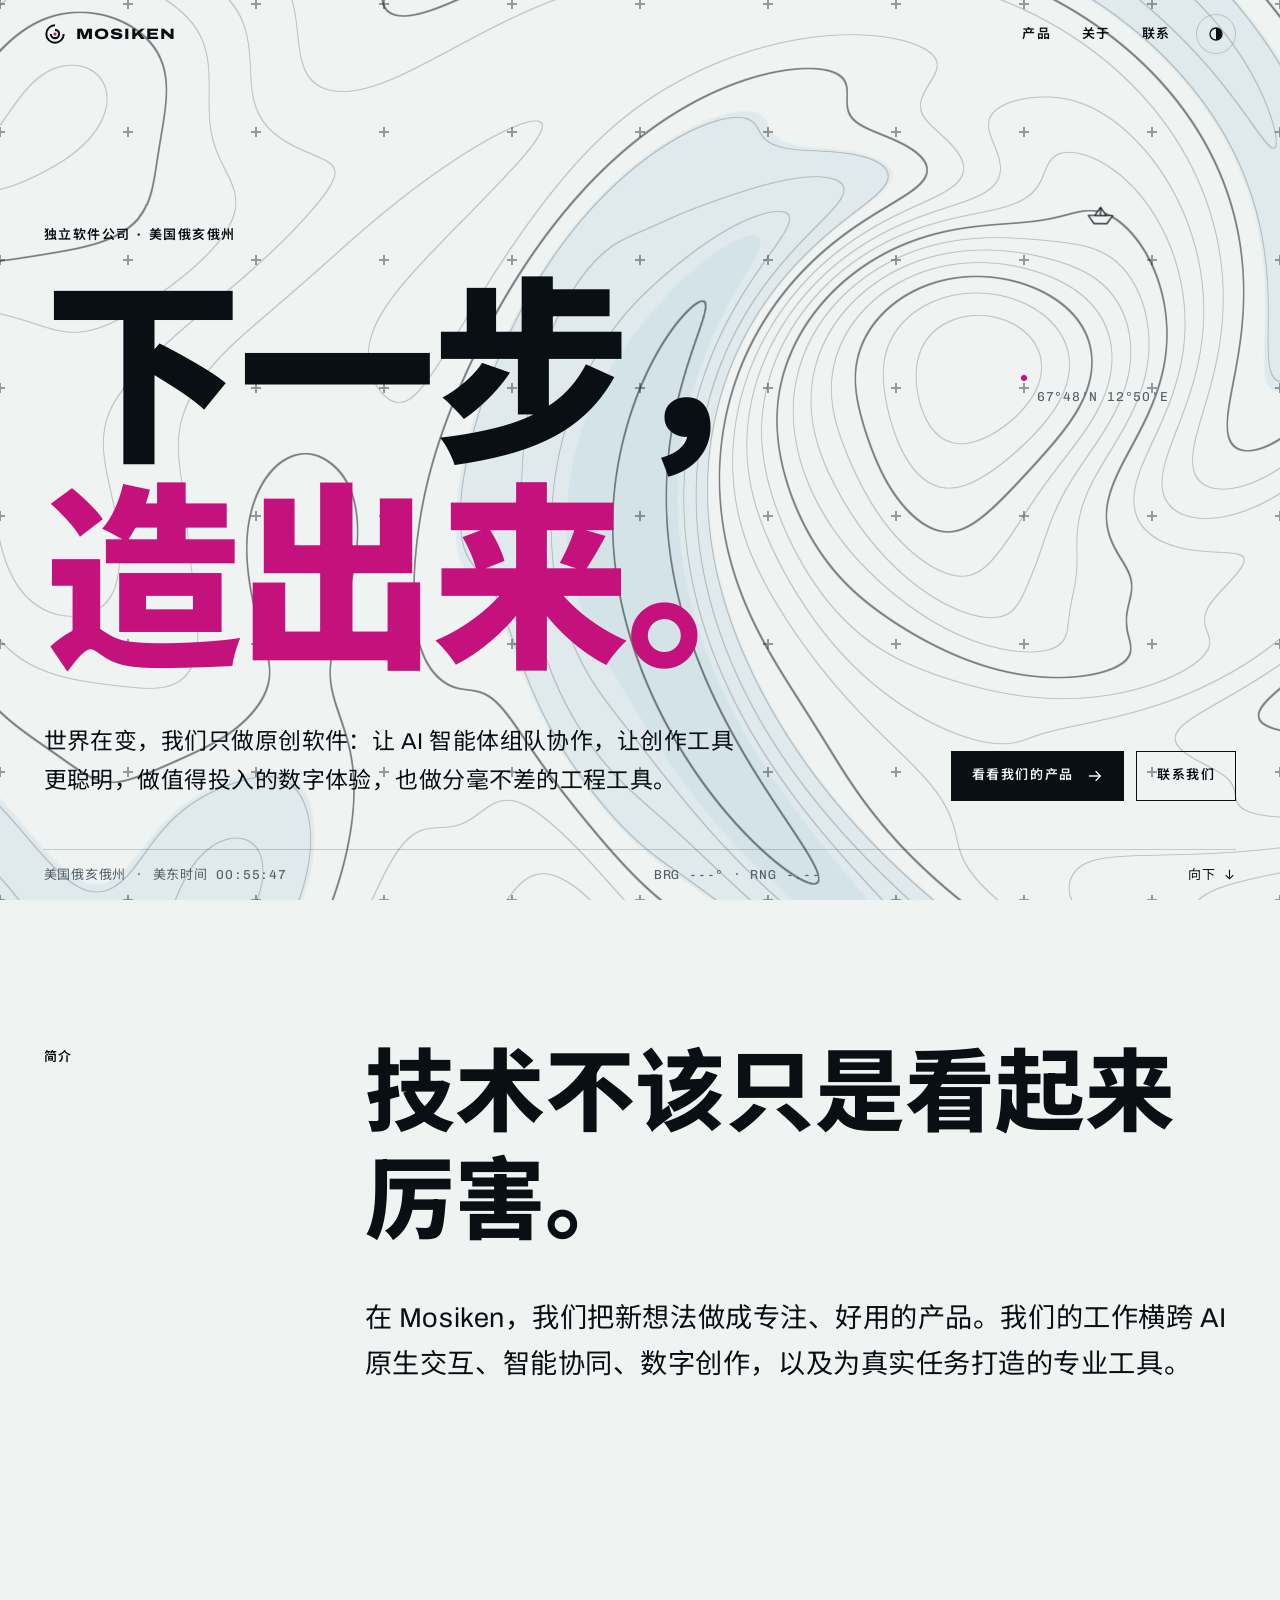
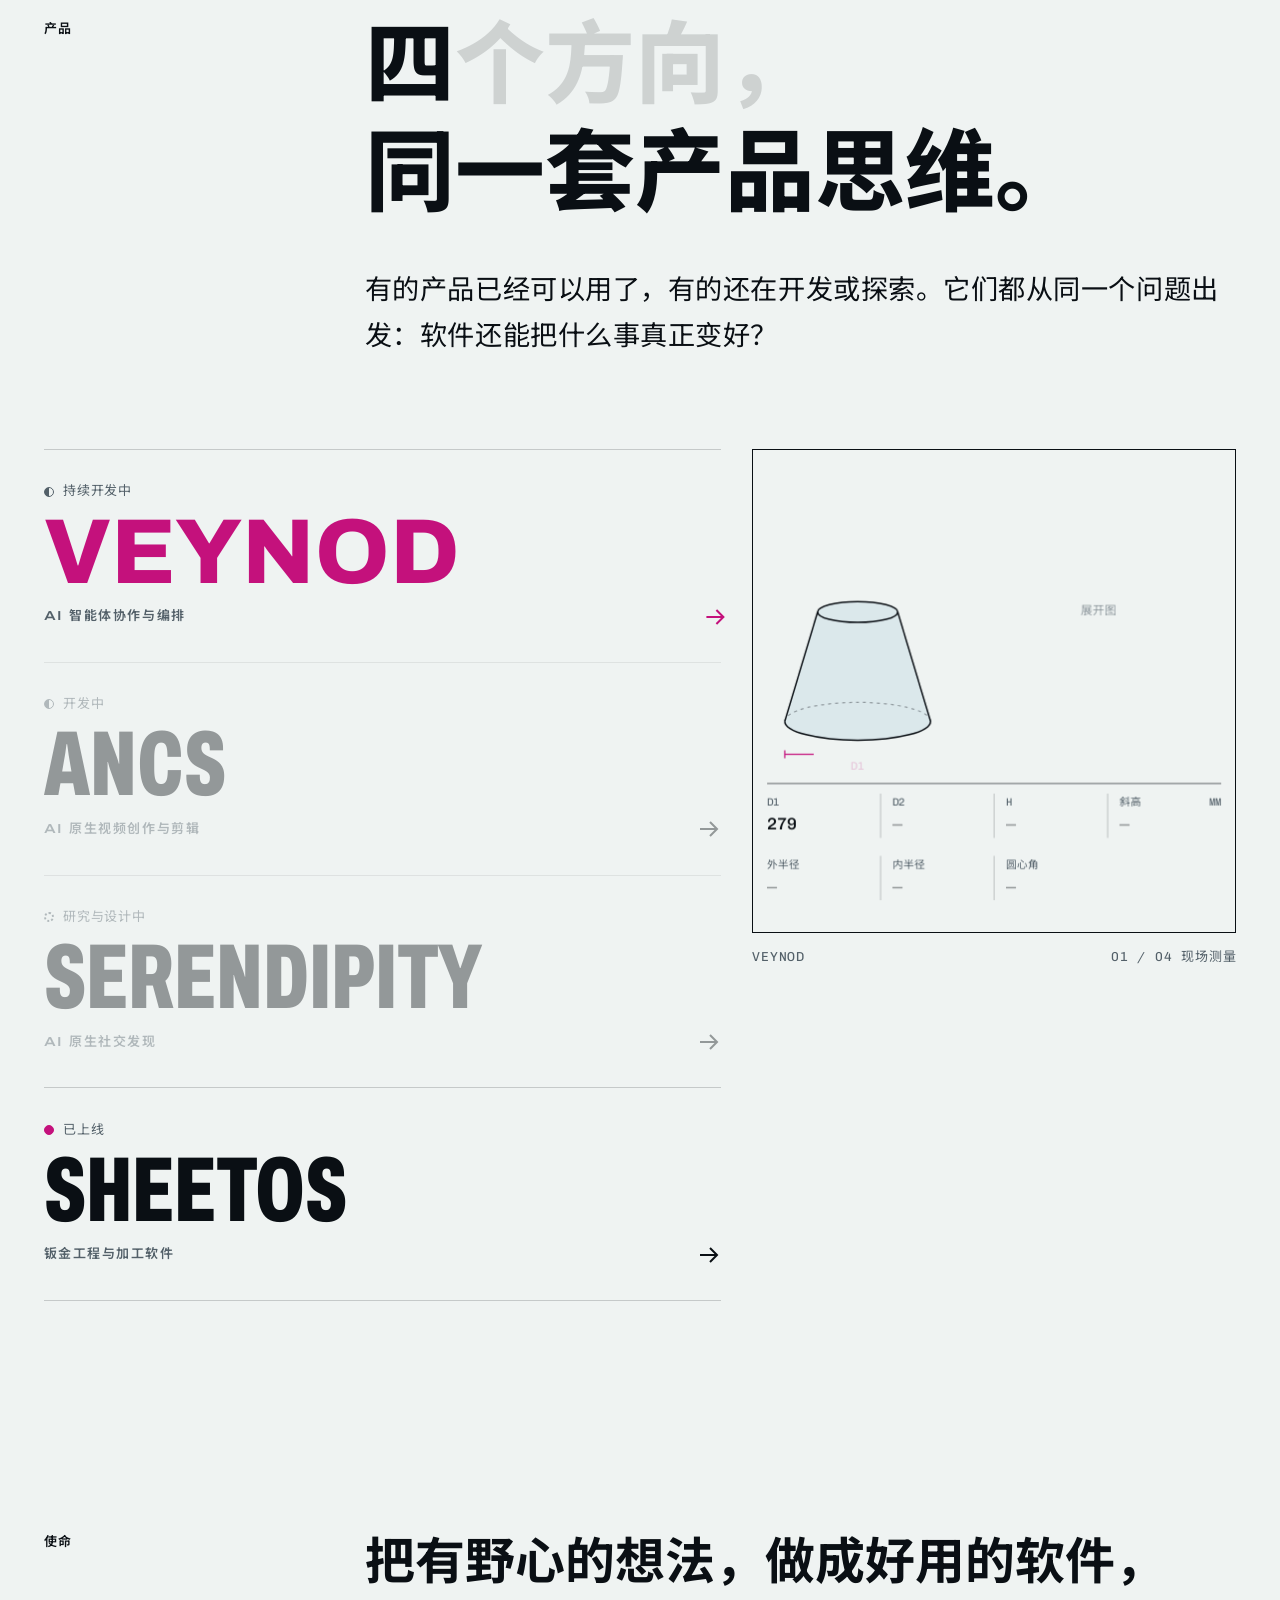
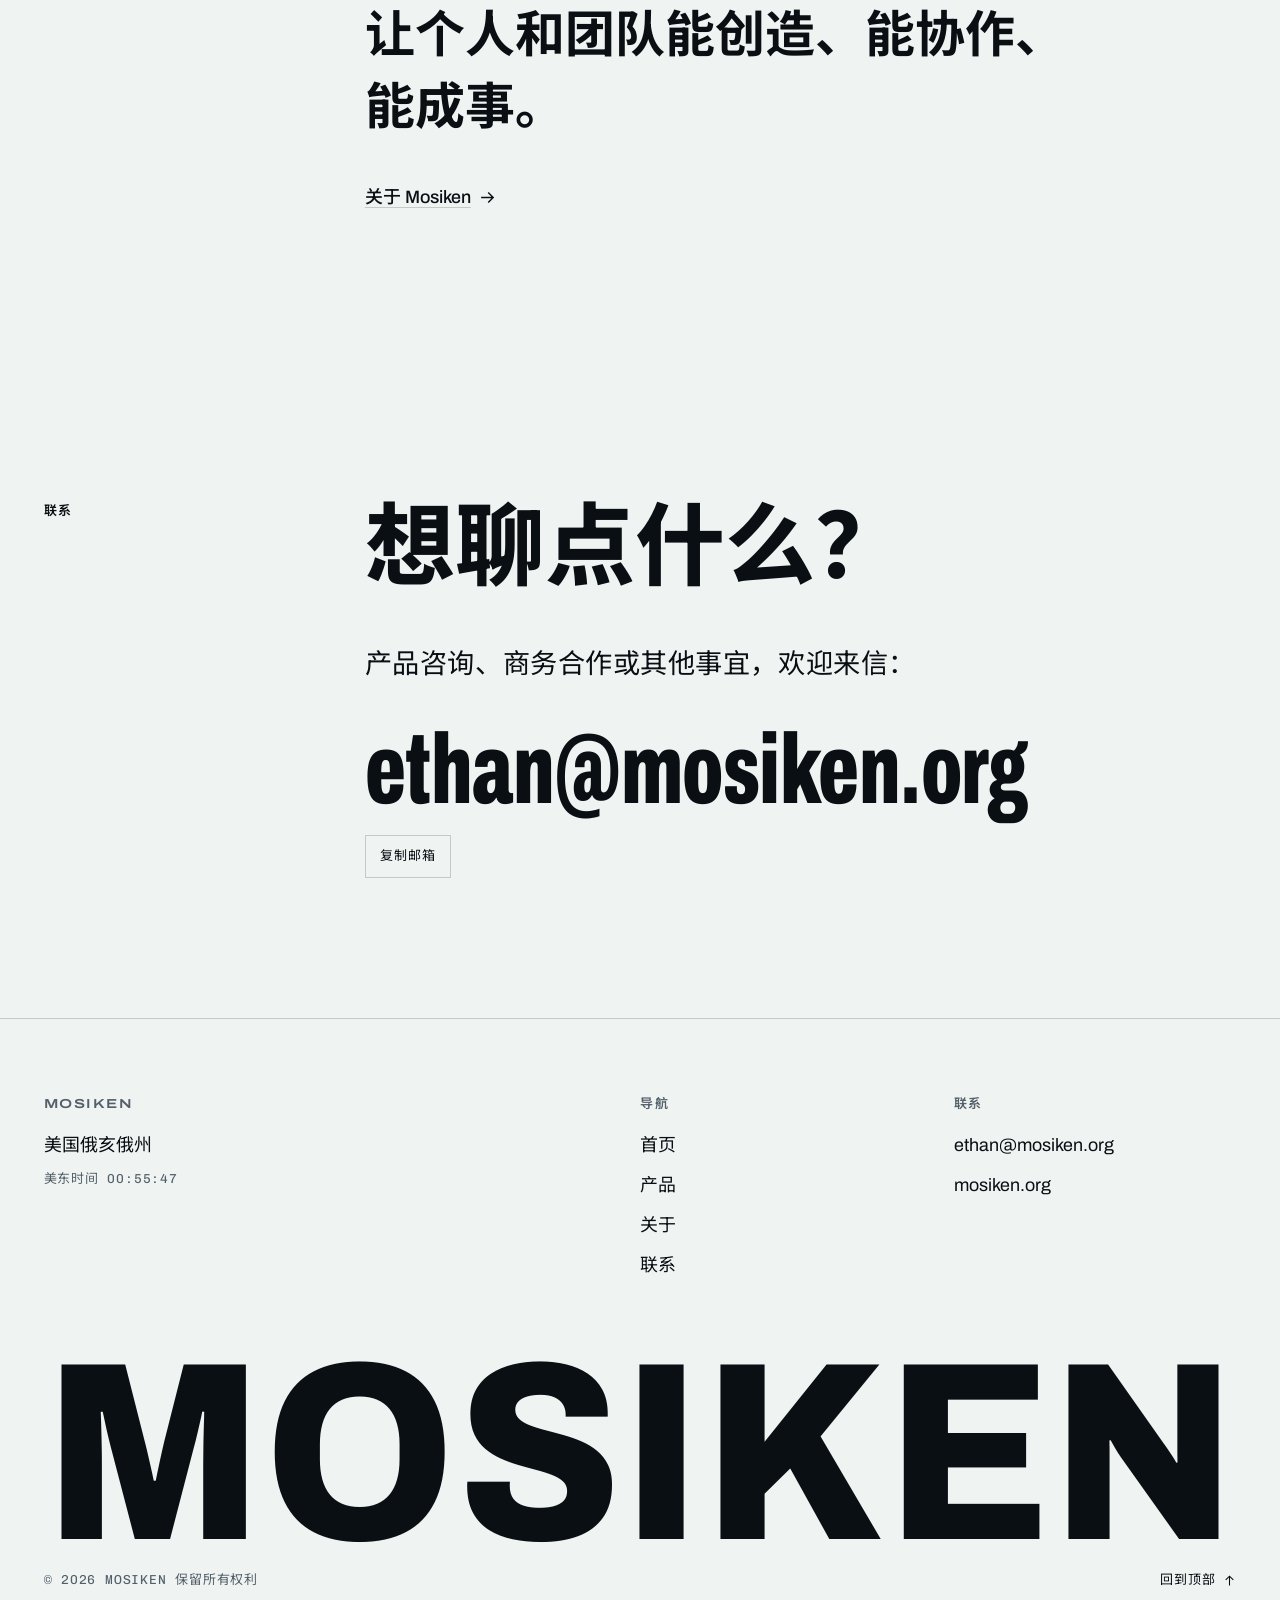
==== zh/index.html @ e06a36af "Add a Simplified Chinese version, chosen by the reader's browser Every page now exists in English at" ====
<!doctype html>
<!--
  MOSIKEN · mosiken.org

  赫尔辛根默斯肯，不是一个地方，是两个。
  第二个：67°44'45"N 12°45'19"E。
-->
<html lang="zh-CN">
<head>
  <meta charset="utf-8">
  <meta name="viewport" content="width=device-width, initial-scale=1, viewport-fit=cover">
  <script>(function(){var h=document.documentElement,u=navigator.userAgent||'';if(/bot|crawl|spider|slurp|archiver|facebookexternalhit|embedly|preview|lighthouse|headless/i.test(u))return;var l=navigator.languages&&navigator.languages.length?navigator.languages:[navigator.language||''],z=false;for(var i=0;i<l.length;i++){var c=String(l[i]).toLowerCase();if(c.indexOf('zh')===0){z=true;break}if(c.indexOf('en')===0)break}if(z!==true){h.style.visibility='hidden';location.replace("../index.html"+location.search+location.hash)}})();</script>
  <title>Mosiken | AI 原生软件与数字产品研发</title>
  <meta name="description" content="Mosiken 是一家位于美国俄亥俄州的独立软件公司，研发 AI 原生平台、创作工具、社交应用和专业工程软件。来看看我们的产品。">
  <link rel="canonical" href="https://mosiken.org/zh/">
  <link rel="alternate" hreflang="en" href="https://mosiken.org/">
  <link rel="alternate" hreflang="zh-Hans" href="https://mosiken.org/zh/">
  <link rel="alternate" hreflang="x-default" href="https://mosiken.org/">
  <meta name="theme-color" content="#EFF3F2" media="(prefers-color-scheme: light)">
  <meta name="theme-color" content="#06090C" media="(prefers-color-scheme: dark)">
  <meta property="og:type" content="website">
  <meta property="og:site_name" content="Mosiken">
  <meta property="og:locale" content="zh_CN">
  <meta property="og:locale:alternate" content="en_US">
  <meta property="og:title" content="Mosiken — 下一步，造出来。">
  <meta property="og:description" content="原创软件产品，横跨 AI 协作、创意技术、人与人的连接和工程领域。">
  <meta property="og:url" content="https://mosiken.org/zh/">
  <meta property="og:image" content="https://mosiken.org/assets/img/og-zh.png">
  <meta property="og:image:width" content="1200">
  <meta property="og:image:height" content="630">
  <meta property="og:image:alt" content="Mosiken — 下一步，造出来。">
  <meta name="twitter:card" content="summary_large_image">
  <link rel="icon" href="../favicon.svg" type="image/svg+xml">
  <link rel="icon" href="../favicon.ico" sizes="32x32">
  <link rel="apple-touch-icon" href="../assets/img/apple-touch-icon.png">
  <link rel="manifest" href="../site.webmanifest">
  <link rel="preload" href="../assets/fonts/archivo-variable.woff2" as="font" type="font/woff2" crossorigin>
  <link rel="preload" href="../assets/fonts/mosiken-sc.woff2" as="font" type="font/woff2" crossorigin>
  <link rel="stylesheet" href="../assets/css/main.css">
  <script>(function(){var d=document.documentElement;d.classList.add('js');try{var t=localStorage.getItem('mosiken-theme');if(t==='dark'||t==='light')d.dataset.theme=t}catch(e){}if('IntersectionObserver'in window&&!matchMedia('(prefers-reduced-motion: reduce)').matches){d.classList.add('js-reveal');setTimeout(function(){if(!window.__mosiken)d.classList.remove('js-reveal')},4000)}})();</script>
  <script type="module" src="../assets/js/main.js"></script>
  <script type="application/ld+json">{"@context":"https://schema.org","@type":"Organization","name":"Mosiken","url":"https://mosiken.org/","logo":"https://mosiken.org/assets/img/icon-512.png","email":"ethan@mosiken.org","slogan":"下一步，造出来。","description":"Mosiken 是一家位于美国俄亥俄州的软件公司，研发 AI 原生平台、创作工具、智能应用和专业工程软件。","address":{"@type":"PostalAddress","addressRegion":"OH","addressCountry":"US"}}</script>
</head>
<body>
  <canvas class="field" data-field aria-hidden="true" data-gyre="67°48'N 12°50'E"></canvas>

  <a class="skip" id="top" href="#main">跳到正文</a>

  <header class="site-header">
    <div class="wrap site-header__in">
      <a class="brand" href="index.html" aria-label="Mosiken 首页">
        <svg class="brand__mark" viewBox="0 0 24 24" fill="none" stroke="currentColor" stroke-width="2.2" aria-hidden="true">
          <path d="M12 2.5a9.5 9.5 0 1 0 9.5 9.5"/>
          <path d="M12 7.5a4.5 4.5 0 1 1-4.5 4.5"/>
          <circle class="eye" cx="12" cy="12" r="1.7"/>
        </svg>
        <span>Mosiken</span>
      </a>
      <div class="site-header__tools">
        <nav class="nav" id="site-nav" aria-label="主导航">
          <a class="nav__home" href="index.html" aria-current="page">首页</a>
          <a href="products.html">产品</a>
          <a href="about.html">关于</a>
          <a href="contact.html">联系</a>
        </nav>
        <button class="icon-btn theme-toggle" type="button" data-theme-toggle aria-label="切换主题">
          <svg viewBox="0 0 24 24" aria-hidden="true">
            <circle cx="12" cy="12" r="9" fill="none" stroke="currentColor" stroke-width="2"/>
            <path d="M12 3a9 9 0 0 1 0 18z" fill="currentColor"/>
          </svg>
        </button>
        <button class="menu-toggle" type="button" data-menu-toggle aria-expanded="false" aria-controls="site-nav">菜单</button>
      </div>
    </div>
  </header>

  <main id="main">
    <section class="hero" aria-labelledby="hero-title" data-field-stage>
      <div class="wrap hero__body">
        <p class="label">独立软件公司 · 美国俄亥俄州</p>
        <h1 class="hero__title" id="hero-title" aria-label="下一步，造出来。">
          <span class="w" style="--n:0"><span>下一步，</span></span>
          <span class="br"></span>
          <span class="w w--wide" style="--n:1"><span>造出来。</span></span>
        </h1>
        <div class="hero__foot">
          <p class="lead">世界在变，我们只做原创软件：让 AI 智能体组队协作，让创作工具更聪明，做值得投入的数字体验，也做分毫不差的工程工具。</p>
          <div class="actions">
            <a class="btn" href="products.html">看看我们的产品 <span class="i i--right" aria-hidden="true"></span></a>
            <a class="btn btn--ghost" href="contact.html">联系我们</a>
          </div>
        </div>
      </div>
      <div class="wrap">
        <div class="strip mono">
          <p>美国俄亥俄州 · <span data-clock>美东时间</span></p>
          <p class="strip__readout" data-readout aria-hidden="true">BRG ---° · RNG -.--</p>
          <a href="#intro">向下 <span class="i i--down" aria-hidden="true"></span></a>
        </div>
      </div>
    </section>

    <section class="section" id="intro" aria-labelledby="intro-title">
      <div class="wrap sheet">
        <p class="label sheet__margin">简介</p>
        <div class="sheet__main">
          <h2 class="display" id="intro-title" data-ink>技术不该只是看起来厉害。</h2>
          <p class="lead" data-reveal>在 Mosiken，我们把新想法做成专注、好用的产品。我们的工作横跨 AI 原生交互、智能协同、数字创作，以及为真实任务打造的专业工具。</p>
        </div>
      </div>
    </section>

    <section class="section section--tight" id="portfolio" aria-labelledby="portfolio-title">
      <div class="wrap">
        <div class="sheet">
          <p class="label sheet__margin">产品</p>
          <div class="sheet__main">
            <h2 class="display" id="portfolio-title" data-ink>四个方向，同一套产品思维。</h2>
            <p class="lead" data-reveal>有的产品已经可以用了，有的还在开发或探索。它们都从同一个问题出发：软件还能把什么事真正变好？</p>
          </div>
        </div>
        <div class="index" data-index>
          <ul class="index__list">
            <li>
              <a class="row" href="products.html#veynod" data-scene-for="veynod">
                <span class="row__status status status--dev">持续开发中</span>
                <span class="row__name">Veynod</span>
                <span class="row__foot">
                  <span class="row__cat label">AI 智能体协作与编排</span>
                  <span class="row__go i i--right" aria-hidden="true"></span>
                </span>
                <span class="row__scene stage" data-scene="veynod" aria-hidden="true"></span>
              </a>
            </li>
            <li>
              <a class="row" href="products.html#ancs" data-scene-for="ancs">
                <span class="row__status status status--dev">开发中</span>
                <span class="row__name">ANCS</span>
                <span class="row__foot">
                  <span class="row__cat label">AI 原生视频创作与剪辑</span>
                  <span class="row__go i i--right" aria-hidden="true"></span>
                </span>
                <span class="row__scene stage" data-scene="ancs" aria-hidden="true"></span>
              </a>
            </li>
            <li>
              <a class="row" href="products.html#serendipity" data-scene-for="serendipity">
                <span class="row__status status status--research">研究与设计中</span>
                <span class="row__name">Serendipity</span>
                <span class="row__foot">
                  <span class="row__cat label">AI 原生社交发现</span>
                  <span class="row__go i i--right" aria-hidden="true"></span>
                </span>
                <span class="row__scene stage" data-scene="serendipity" aria-hidden="true"></span>
              </a>
            </li>
            <li>
              <a class="row" href="products.html#sheetos" data-scene-for="sheetos">
                <span class="row__status status status--live">已上线</span>
                <span class="row__name">SheetOS</span>
                <span class="row__foot">
                  <span class="row__cat label">钣金工程与加工软件</span>
                  <span class="row__go i i--right" aria-hidden="true"></span>
                </span>
                <span class="row__scene stage" data-scene="sheetos" aria-hidden="true"></span>
              </a>
            </li>
          </ul>
          <div class="index__viewer" aria-hidden="true">
            <div class="stage" data-scene="veynod" data-viewer></div>
            <p class="index__caption mono"><span data-viewer-name>Veynod</span><span data-viewer-step></span></p>
          </div>
        </div>
      </div>
    </section>

    <section class="section band" aria-labelledby="mission-title" data-zone>
      <div class="wrap sheet">
        <h2 class="label sheet__margin" id="mission-title">使命</h2>
        <div class="sheet__main">
          <p class="display" data-reveal>把有野心的想法，做成好用的软件，让个人和团队能创造、能协作、能成事。</p>
          <a class="link" href="about.html" data-reveal>关于 Mosiken <span class="i i--right" aria-hidden="true"></span></a>
        </div>
      </div>
    </section>

    <section class="section" aria-labelledby="connect-title">
      <div class="wrap sheet">
        <p class="label sheet__margin">联系</p>
        <div class="sheet__main">
          <h2 class="display" id="connect-title" data-ink>想聊点什么？</h2>
          <p class="lead" data-reveal>产品咨询、商务合作或其他事宜，欢迎来信：</p>
          <div class="mail">
            <a class="mail__address" href="mailto:ethan@mosiken.org" data-copy-source>ethan@mosiken.org</a>
            <button class="copy mono" type="button" data-copy="ethan@mosiken.org"><span data-copy-label>复制邮箱</span></button>
          </div>
        </div>
      </div>
    </section>
  </main>

  <footer class="site-footer">
    <div class="wrap">
      <div class="site-footer__top">
        <div>
          <h2 class="label">Mosiken</h2>
          <p>美国俄亥俄州</p>
          <p class="mono soft"><span data-clock>美东时间</span></p>
        </div>
        <nav aria-label="页脚导航">
          <h2 class="label">导航</h2>
          <a href="index.html">首页</a>
          <a href="products.html">产品</a>
          <a href="about.html">关于</a>
          <a href="contact.html">联系</a>
        </nav>
        <div>
          <h2 class="label">联系</h2>
          <a href="mailto:ethan@mosiken.org">ethan@mosiken.org</a>
          <a href="https://mosiken.org">mosiken.org</a>
        </div>
      </div>
      <div class="wordmark-wrap">
        <div class="wordmark" data-wordmark aria-hidden="true"><span>M</span><span>O</span><span>S</span><span data-fold>I</span><span>K</span><span>E</span><span>N</span></div>
        <p class="clue mono" aria-hidden="true">67°44'45&quot;N 12°45'19&quot;E</p>
      </div>
      <div class="site-footer__base mono">
        <p>© 2026 Mosiken 保留所有权利</p>
        <a href="#top">回到顶部 <span class="i i--down" aria-hidden="true"></span></a>
      </div>
    </div>
  </footer>
</body>
</html>
---- assets/css/main.css ----
/* ==========================================================================
   MOSIKEN — mosiken.org
   Layout: a chart sheet. A narrow margin column carries labels and status;
   one wide column carries the content. A single variable family swings
   between ultra-condensed giants and expanded micro-labels.
   ========================================================================== */

/* ---------- Fonts (self-hosted, SIL OFL 1.1 — see assets/fonts) ---------- */

@font-face {
  font-family: "Archivo";
  src: url("../fonts/archivo-variable.woff2") format("woff2");
  font-weight: 100 900;
  font-stretch: 62% 125%;
  font-style: normal;
  font-display: swap;
}

/* Noto Sans SC, cut down to the characters the Chinese pages use (tools/subset-font.py).
   Anything outside the subset falls back to the reader's own system font. */
@font-face {
  font-family: "Mosiken SC";
  src: url("../fonts/mosiken-sc.woff2") format("woff2");
  font-weight: 400 900;
  font-style: normal;
  font-display: swap;
}

@font-face {
  font-family: "Chivo Mono";
  src: url("../fonts/chivo-mono-variable.woff2") format("woff2");
  font-weight: 100 900;
  font-style: normal;
  font-display: swap;
}

/* ---------- Tokens ---------- */

:root {
  /* Day chart */
  --paper: #EFF3F2;      /* chart paper, deep water */
  --ink: #0A0F14;        /* blue-black printing ink */
  --ink-soft: #536069;   /* secondary text */
  --shoal: #D3E3E8;      /* shallow-water tint */
  --signal: #C4117C;     /* chart magenta: everything you can act on */
  --on-signal: #FFFFFF;
  --rule: color-mix(in srgb, var(--ink) 18%, transparent);

  --font-sans: "Archivo", "Helvetica Neue", Helvetica, Arial, sans-serif;
  --font-mono: "Chivo Mono", ui-monospace, "SF Mono", Menlo, Consolas, monospace;

  --step--1: 0.8125rem;
  --step-0: clamp(1rem, 0.96rem + 0.2vw, 1.125rem);
  --step-1: clamp(1.25rem, 1.1rem + 0.75vw, 1.75rem);
  --step-2: clamp(1.75rem, 1.2rem + 2.4vw, 3.25rem);
  --step-3: clamp(2.5rem, 1.3rem + 5.4vw, 6rem);
  --step-4: clamp(3.25rem, 1rem + 8.6vw, 8.75rem);

  --gutter: clamp(1rem, 3.4vw, 3rem);
  --gap: clamp(1.25rem, 2.4vw, 2.5rem);
  --section: clamp(5rem, 11vw, 11rem);
  --header-h: 4.25rem;

  --ease: cubic-bezier(0.2, 0.7, 0.1, 1);
  --ease-tide: cubic-bezier(0.65, 0, 0.15, 1);

  color-scheme: light;
}

/* Night chart */
@media (prefers-color-scheme: dark) {
  :root:not([data-theme="light"]) {
    --paper: #06090C;
    --ink: #DDE6EA;
    --ink-soft: #8795A0;
    --shoal: #0F2733;
    --signal: #FF54B4;
    --on-signal: #06090C;
    color-scheme: dark;
  }
}

:root[data-theme="dark"] {
  --paper: #06090C;
  --ink: #DDE6EA;
  --ink-soft: #8795A0;
  --shoal: #0F2733;
  --signal: #FF54B4;
  --on-signal: #06090C;
  color-scheme: dark;
}

/* ---------- Reset ---------- */

*,
*::before,
*::after {
  box-sizing: border-box;
}

html {
  -webkit-text-size-adjust: 100%;
  text-size-adjust: 100%;
  scroll-padding-top: calc(var(--header-h) + 1rem);
}

body {
  margin: 0;
  min-height: 100svh;
  background: var(--paper);
  color: var(--ink);
  font-family: var(--font-sans);
  font-size: var(--step-0);
  font-weight: 400;
  font-stretch: 100%;
  line-height: 1.55;
  -webkit-font-smoothing: antialiased;
  -moz-osx-font-smoothing: grayscale;
  text-rendering: optimizeLegibility;
  overflow-x: clip;
}

h1,
h2,
h3,
p,
ul,
ol,
dl,
dd,
figure {
  margin: 0;
}

ul,
ol {
  padding: 0;
  list-style: none;
}

img,
svg,
canvas {
  display: block;
  max-width: 100%;
}

a {
  color: inherit;
  text-decoration-thickness: 1px;
  text-underline-offset: 0.22em;
}

button {
  font: inherit;
  color: inherit;
  background: none;
  border: 0;
  padding: 0;
  cursor: pointer;
}

::selection {
  background: var(--signal);
  color: var(--on-signal);
}

:focus-visible {
  outline: 2px solid var(--signal);
  outline-offset: 3px;
}

[hidden] {
  display: none !important;
}

.visually-hidden {
  position: absolute;
  width: 1px;
  height: 1px;
  margin: -1px;
  overflow: hidden;
  clip-path: inset(50%);
  white-space: nowrap;
}

.skip {
  position: fixed;
  top: 0.75rem;
  left: 0.75rem;
  z-index: 100;
  padding: 0.75rem 1rem;
  background: var(--ink);
  color: var(--paper);
  transform: translateY(-200%);
}

.skip:focus {
  transform: none;
}

/* ---------- Type roles ---------- */

.label {
  font-size: 0.6875rem;
  font-weight: 600;
  font-stretch: 125%;
  line-height: 1.3;
  letter-spacing: 0.09em;
  text-transform: uppercase;
}

.mono {
  font-family: var(--font-mono);
  font-size: 0.75rem;
  font-weight: 400;
  line-height: 1.4;
  letter-spacing: 0.02em;
  text-transform: uppercase;
  font-variant-numeric: tabular-nums;
}

.display {
  font-size: var(--step-3);
  font-weight: 700;
  font-stretch: 72%;
  line-height: 0.94;
  letter-spacing: -0.012em;
  text-wrap: balance;
}

.lead {
  font-size: var(--step-1);
  line-height: 1.32;
  letter-spacing: -0.005em;
  max-width: 34em;
  text-wrap: pretty;
}

.prose {
  display: grid;
  gap: 1.1em;
  max-width: 38em;
  color: var(--ink-soft);
  text-wrap: pretty;
}

.prose strong {
  color: var(--ink);
  font-weight: 600;
}

.soft {
  color: var(--ink-soft);
}

/* ---------- Layout ---------- */

.wrap {
  padding-left: max(var(--gutter), env(safe-area-inset-left, 0px));
  padding-right: max(var(--gutter), env(safe-area-inset-right, 0px));
}

.section {
  padding-block: var(--section);
}

.section--tight {
  padding-block: calc(var(--section) * 0.6);
}

.sheet {
  display: grid;
  gap: var(--gap);
}

.sheet > * {
  min-width: 0;
}

.sheet__main {
  display: grid;
  gap: clamp(1.5rem, 3vw, 2.75rem);
  justify-items: start;
}

@media (min-width: 60rem) {
  .sheet {
    grid-template-columns: minmax(0, 3fr) minmax(0, 9fr);
  }

  .sheet__margin {
    padding-top: 0.6em;
  }
}

.rule {
  border: 0;
  border-top: 1px solid var(--rule);
  margin: 0;
}

/* ---------- Icons (mask glyphs; the font subset has no arrows) ---------- */

.i {
  display: inline-block;
  flex: none;
  width: 1em;
  height: 1em;
  background: currentColor;
  -webkit-mask: var(--i) center / contain no-repeat;
  mask: var(--i) center / contain no-repeat;
}

.i--right {
  --i: url("data:image/svg+xml,%3Csvg xmlns='http://www.w3.org/2000/svg' viewBox='0 0 24 24' fill='none' stroke='black' stroke-width='2'%3E%3Cpath d='M3 12h17M13 5l7 7-7 7'/%3E%3C/svg%3E");
}

.i--out {
  --i: url("data:image/svg+xml,%3Csvg xmlns='http://www.w3.org/2000/svg' viewBox='0 0 24 24' fill='none' stroke='black' stroke-width='2'%3E%3Cpath d='M6 18L18 6M8 6h10v10'/%3E%3C/svg%3E");
}

.i--down {
  --i: url("data:image/svg+xml,%3Csvg xmlns='http://www.w3.org/2000/svg' viewBox='0 0 24 24' fill='none' stroke='black' stroke-width='2'%3E%3Cpath d='M12 3v17M5 13l7 7 7-7'/%3E%3C/svg%3E");
}

/* ---------- Buttons and links ---------- */

.btn {
  display: inline-flex;
  align-items: center;
  gap: 0.85rem;
  padding: 1rem 1.25rem;
  border: 1px solid var(--ink);
  background: var(--ink);
  color: var(--paper);
  font-size: 0.6875rem;
  font-weight: 600;
  font-stretch: 125%;
  line-height: 1;
  letter-spacing: 0.09em;
  text-transform: uppercase;
  text-decoration: none;
  white-space: nowrap;
  transition: background-color 0.25s, border-color 0.25s, color 0.25s;
}

.btn .i {
  font-size: 1rem;
  transition: transform 0.35s var(--ease);
}

.btn:hover {
  background: var(--signal);
  border-color: var(--signal);
  color: var(--on-signal);
}

.btn:hover .i--right {
  transform: translateX(0.25rem);
}

.btn:hover .i--out {
  transform: translate(0.15rem, -0.15rem);
}

.btn--ghost {
  background: transparent;
  color: var(--ink);
}

.btn--ghost:hover {
  background: var(--ink);
  border-color: var(--ink);
  color: var(--paper);
}

.actions {
  display: flex;
  flex-wrap: wrap;
  gap: 0.75rem;
}

.link {
  display: inline-flex;
  align-items: center;
  gap: 0.5rem;
  font-weight: 500;
  text-decoration: underline;
  text-decoration-color: var(--rule);
  transition: color 0.2s, text-decoration-color 0.2s;
}

.link:hover {
  color: var(--signal);
  text-decoration-color: currentColor;
}

.link .i {
  font-size: 0.95em;
  transition: transform 0.35s var(--ease);
}

.link:hover .i--right {
  transform: translateX(0.2rem);
}

.link:hover .i--out {
  transform: translate(0.12rem, -0.12rem);
}

/* ---------- Status ---------- */

.status {
  display: inline-flex;
  align-items: center;
  gap: 0.6rem;
  font-family: var(--font-mono);
  font-size: 0.75rem;
  font-weight: 400;
  line-height: 1.3;
  letter-spacing: 0.02em;
  text-transform: uppercase;
}

.status::before {
  content: "";
  flex: none;
  width: 0.625rem;
  height: 0.625rem;
  border: 1.5px solid currentColor;
  border-radius: 50%;
}

.status--live::before {
  background: var(--signal);
  border-color: var(--signal);
  animation: beacon 2.4s ease-out infinite;
}

.status--dev::before {
  background: linear-gradient(90deg, currentColor 50%, transparent 50%);
}

.status--research::before {
  border-style: dotted;
  border-width: 2px;
}

@keyframes beacon {
  0% {
    box-shadow: 0 0 0 0 color-mix(in srgb, var(--signal) 55%, transparent);
  }
  70%,
  100% {
    box-shadow: 0 0 0 0.6rem transparent;
  }
}

/* ---------- Header ---------- */

.site-header {
  position: fixed;
  inset: 0 0 auto;
  z-index: 50;
  padding-top: env(safe-area-inset-top, 0px);
  border-bottom: 1px solid transparent;
  transition: background-color 0.3s, border-color 0.3s;
}

.site-header.is-stuck {
  background: color-mix(in srgb, var(--paper) 84%, transparent);
  -webkit-backdrop-filter: blur(14px);
  backdrop-filter: blur(14px);
  border-bottom-color: var(--rule);
}

.site-header__in {
  display: flex;
  align-items: center;
  justify-content: space-between;
  gap: 1rem;
  height: var(--header-h);
}

.brand {
  display: inline-flex;
  align-items: center;
  gap: 0.65rem;
  font-size: 0.9375rem;
  font-weight: 800;
  font-stretch: 125%;
  letter-spacing: 0.07em;
  text-transform: uppercase;
  text-decoration: none;
}

.brand__mark {
  width: 1.375rem;
  height: 1.375rem;
  transition: transform 0.9s var(--ease-tide);
}

.brand:hover .brand__mark {
  transform: rotate(-270deg);
}

.brand__mark .eye {
  fill: var(--signal);
  stroke: none;
}

.site-header__tools {
  display: flex;
  align-items: center;
  gap: clamp(0.75rem, 2vw, 2rem);
}

.nav {
  display: flex;
  align-items: center;
  gap: clamp(1rem, 2.4vw, 2.25rem);
}

.nav a {
  position: relative;
  padding-block: 0.6rem;
  font-size: 0.6875rem;
  font-weight: 600;
  font-stretch: 125%;
  letter-spacing: 0.09em;
  text-transform: uppercase;
  text-decoration: none;
}

.nav a::after {
  content: "";
  position: absolute;
  left: 0;
  right: 0;
  bottom: 0.25rem;
  height: 1px;
  background: currentColor;
  transform: scaleX(0);
  transform-origin: right;
  transition: transform 0.4s var(--ease);
}

.nav a:hover::after,
.nav a[aria-current="page"]::after {
  transform: scaleX(1);
  transform-origin: left;
}

.nav a[aria-current="page"] {
  color: var(--signal);
}

.nav__home {
  display: none;
}

.icon-btn {
  display: inline-grid;
  place-items: center;
  width: 2.5rem;
  height: 2.5rem;
  border: 1px solid var(--rule);
  border-radius: 50%;
  transition: border-color 0.2s, background-color 0.2s, color 0.2s;
}

.icon-btn:hover {
  border-color: var(--ink);
  background: var(--ink);
  color: var(--paper);
}

.theme-toggle svg {
  width: 1rem;
  height: 1rem;
  transition: transform 0.6s var(--ease-tide);
}

:root[data-theme="dark"] .theme-toggle svg {
  transform: rotate(180deg);
}

@media (prefers-color-scheme: dark) {
  :root:not([data-theme="light"]) .theme-toggle svg {
    transform: rotate(180deg);
  }
}

.menu-toggle {
  display: none;
  align-items: center;
  height: 2.5rem;
  padding-inline: 1rem;
  border: 1px solid var(--rule);
  border-radius: 2rem;
  font-size: 0.6875rem;
  font-weight: 600;
  font-stretch: 125%;
  letter-spacing: 0.09em;
  text-transform: uppercase;
}

@media (max-width: 47.99rem) {
  .menu-toggle {
    display: inline-flex;
  }

  .nav {
    position: fixed;
    inset: 0;
    z-index: -1;
    flex-direction: column;
    align-items: flex-start;
    justify-content: flex-end;
    gap: 0;
    padding: calc(var(--header-h) + 2rem) max(var(--gutter), env(safe-area-inset-right, 0px))
      calc(2.5rem + env(safe-area-inset-bottom, 0px)) max(var(--gutter), env(safe-area-inset-left, 0px));
    background: var(--paper);
    visibility: hidden;
    opacity: 0;
    transition: opacity 0.3s, visibility 0s 0.3s;
  }

  .nav a {
    width: 100%;
    padding-block: 0.1em;
    border-top: 1px solid var(--rule);
    font-size: clamp(3.25rem, 19vw, 6rem);
    font-weight: 800;
    font-stretch: 62%;
    line-height: 1;
    letter-spacing: 0;
  }

  .nav a::after {
    display: none;
  }

  .nav__home {
    display: block;
  }

  .menu-open .nav {
    visibility: visible;
    opacity: 1;
    transition-delay: 0s;
  }

  .menu-open .site-header {
    background: var(--paper);
    -webkit-backdrop-filter: none;
    backdrop-filter: none;
    border-bottom-color: transparent;
  }

  .menu-open {
    overflow: hidden;
  }
}

/* ---------- Home hero ---------- */

.hero {
  position: relative;
  isolation: isolate;
  display: grid;
  grid-template-rows: 1fr auto;
  min-height: min(100svh, 64rem);
  padding-top: calc(var(--header-h) + env(safe-area-inset-top, 0px));
  overflow: clip;
}

.field {
  position: fixed;
  inset: 0 0 auto;
  z-index: -1;
  width: 100%;
  height: 100vh;
  height: 100lvh;
  pointer-events: none;
}

.hero__body {
  display: grid;
  align-content: end;
  gap: clamp(1.25rem, 2.6vw, 2.25rem);
  padding-block: clamp(1.5rem, 4vw, 3rem);
}

.hero__title {
  --size: min(23.4vw, 21svh);
  font-size: var(--size);
  font-weight: 800;
  font-stretch: 62%;
  line-height: 0.8;
  letter-spacing: -0.005em;
  text-transform: uppercase;
}

.hero__title .w {
  display: block;
  overflow: clip;
  padding-block: 0.06em;
  margin-block: -0.06em;
}

.hero__title .w > span {
  display: inline-block;
  animation: rise 1s var(--ease) both;
  animation-delay: calc(var(--n) * 90ms + 120ms);
}

.hero__title .w--wide > span {
  color: var(--signal);
  font-stretch: 125%;
  animation: rise 1s var(--ease) both, tide 1.3s var(--ease-tide) both;
  animation-delay: calc(var(--n) * 90ms + 120ms), 700ms;
}

@media (min-width: 48rem) {
  .hero__title {
    --size: min(18.4vw, 23svh);
  }

  .hero__title .w {
    display: inline-block;
    vertical-align: top;
  }

  .hero__title .br {
    display: block;
  }
}

@keyframes rise {
  from {
    transform: translateY(108%);
  }
}

@keyframes tide {
  from {
    font-stretch: 62%;
  }
}

@media (max-width: 30rem) {
  .hero__body > .label {
    font-stretch: 104%;
    letter-spacing: 0.07em;
  }
}

.hero__foot {
  display: grid;
  gap: var(--gap);
  align-items: end;
}

.hero__foot .lead {
  max-width: 31em;
  font-size: clamp(1.0625rem, 0.95rem + 0.6vw, 1.4375rem);
  line-height: 1.38;
}

@media (min-width: 60rem) {
  .hero__foot {
    grid-template-columns: minmax(0, 1fr) auto;
  }
}

.strip {
  display: flex;
  align-items: center;
  justify-content: space-between;
  gap: 1rem;
  padding-block: 1rem;
  border-top: 1px solid var(--rule);
  color: var(--ink-soft);
}

.strip > * {
  white-space: nowrap;
}

.strip a {
  display: inline-flex;
  align-items: center;
  gap: 0.5rem;
  color: var(--ink);
  text-decoration: none;
}

.strip a .i {
  animation: bob 2.4s var(--ease-tide) infinite;
}

@keyframes bob {
  50% {
    transform: translateY(0.2rem);
  }
}

.strip__readout {
  display: none;
}

@media (hover: hover) and (pointer: fine) and (min-width: 60rem) {
  .strip__readout {
    display: block;
  }
}

/* ---------- Page head (inner pages) ---------- */

.page-head {
  padding-top: calc(var(--header-h) + env(safe-area-inset-top, 0px) + clamp(3rem, 9vw, 8rem));
  padding-bottom: clamp(3rem, 7vw, 6rem);
}

.page-head__title {
  font-size: var(--step-4);
  font-weight: 800;
  font-stretch: 62%;
  line-height: 0.84;
  letter-spacing: -0.005em;
  text-transform: uppercase;
  text-wrap: balance;
}

.page-head__title em {
  font-style: normal;
  font-stretch: 125%;
  color: var(--signal);
}

.page-head .sheet__main {
  gap: clamp(1.75rem, 4vw, 3.5rem);
}

/* ---------- Statement ("inking" headline) ---------- */

.js [data-ink] .word {
  opacity: calc(0.14 + 0.86 * var(--o, 1));
  transition: opacity 0.25s linear;
}

/* ---------- Product index (home) ---------- */

.index {
  display: grid;
  gap: var(--gap);
  margin-top: clamp(3rem, 7vw, 6rem);
}

.index > * {
  min-width: 0;
}

.index__list {
  border-bottom: 1px solid var(--rule);
}

.index__viewer {
  display: none;
}

.row {
  display: grid;
  gap: 0.9rem;
  padding-block: clamp(1.5rem, 2.6vw, 2.25rem);
  border-top: 1px solid var(--rule);
  text-decoration: none;
}

.row > * {
  min-width: 0;
}

.row__status {
  color: var(--ink-soft);
}

.row__name {
  font-size: clamp(3.5rem, 1.2rem + 9vw, 7rem);
  font-weight: 800;
  font-stretch: 62%;
  line-height: 0.82;
  text-transform: uppercase;
  white-space: nowrap;
  transition: font-stretch 0.8s var(--ease-tide), color 0.3s;
}

.row__foot {
  display: flex;
  align-items: center;
  justify-content: space-between;
  gap: 1rem;
  color: var(--ink-soft);
}

.row__go {
  font-size: 1.5rem;
  color: var(--ink);
  transition: transform 0.5s var(--ease), color 0.3s;
}

.row__scene {
  margin-top: 0.5rem;
}

/* Wide screens: the list on the left, one sticky stage on the right that
   plays whichever product the reader has reached. */
@media (min-width: 60rem) {
  .index {
    grid-template-columns: minmax(0, 7fr) minmax(0, 5fr);
    align-items: start;
  }

  .index__viewer {
    position: sticky;
    top: calc(var(--header-h) + 1.5rem);
    display: grid;
    gap: 0.9rem;
  }

  .index__caption {
    display: flex;
    justify-content: space-between;
    gap: 1rem;
    color: var(--ink-soft);
  }

  .row__scene {
    display: none;
  }

  .row {
    transition: opacity 0.4s;
  }

  .row__name {
    font-size: min(7.2vw, 7.5rem);
  }

  .index__list:has(.is-active) .row:not(.is-active) {
    opacity: 0.4;
  }

  .row.is-active .row__name {
    font-stretch: 100%;
    color: var(--signal);
  }

  .row.is-active .row__go {
    transform: translateX(0.4rem);
    color: var(--signal);
  }
}

/* ---------- Stage (a product scene, drawn on canvas) ---------- */

.stage {
  position: relative;
  aspect-ratio: 1;
  max-width: 100%;
  border: 1px solid var(--ink);
  background: var(--paper);
  overflow: hidden;
}

.stage canvas {
  position: absolute;
  inset: 0;
  width: 100%;
  height: 100%;
}

/* Without JavaScript there is nothing to draw: leave the words, drop the frames. */
html:not(.js) .stage,
html:not(.js) .index__viewer {
  display: none;
}

.beats {
  display: grid;
  align-content: end;
  counter-reset: beat;
  border-bottom: 1px solid var(--rule);
}

.beats li {
  counter-increment: beat;
  display: grid;
  grid-template-columns: 2.25rem minmax(0, 1fr);
  align-items: baseline;
  padding-block: 0.9rem;
  border-top: 1px solid var(--rule);
  color: var(--ink-soft);
  font-weight: 500;
  font-stretch: 88%;
  line-height: 1.25;
  transition: color 0.3s, border-color 0.3s;
}

.beats li::before {
  content: counter(beat, decimal-leading-zero);
  font-family: var(--font-mono);
  font-size: 0.75rem;
  font-stretch: 100%;
  font-weight: 400;
}

.beats li.is-on {
  border-top-color: var(--signal);
  color: var(--ink);
}

.beats li.is-on::before {
  color: var(--signal);
}

/* ---------- Band (tinted statement) ---------- */

.band {
  background: var(--shoal);
}

.has-field .band {
  background: none;
}

.band .display {
  font-size: var(--step-2);
  font-stretch: 86%;
  font-weight: 600;
  line-height: 1.04;
  max-width: 22em;
  text-wrap: pretty;
}

.pair {
  display: grid;
  gap: clamp(2.5rem, 6vw, 5rem) var(--gap);
}

.pair > * {
  display: grid;
  align-content: start;
  gap: 1.25rem;
  min-width: 0;
}

@media (min-width: 60rem) {
  .pair {
    grid-template-columns: repeat(2, minmax(0, 1fr));
  }
}

/* ---------- Principles ---------- */

.principles {
  display: grid;
  gap: 0 var(--gap);
  width: 100%;
}

.principles > li {
  display: grid;
  align-content: start;
  gap: 0.9rem;
  padding-block: clamp(1.5rem, 3vw, 2.5rem);
  border-top: 1px solid var(--rule);
}

.principles h3 {
  font-size: var(--step-2);
  font-weight: 700;
  font-stretch: 72%;
  line-height: 0.98;
  letter-spacing: -0.01em;
}

.principles p {
  max-width: 30em;
  color: var(--ink-soft);
}

@media (min-width: 48rem) {
  .principles {
    grid-template-columns: repeat(2, minmax(0, 1fr));
  }
}

/* ---------- Facts ---------- */

.facts {
  width: 100%;
  border-bottom: 1px solid var(--rule);
}

.facts > div {
  display: grid;
  gap: 0.35rem var(--gap);
  padding-block: 1.1rem;
  border-top: 1px solid var(--rule);
}

.facts dt {
  color: var(--ink-soft);
  padding-top: 0.3em;
}

.facts dd {
  font-size: var(--step-1);
  font-stretch: 86%;
  font-weight: 500;
  line-height: 1.2;
  overflow-wrap: anywhere;
}

@media (min-width: 40rem) {
  .facts > div {
    grid-template-columns: minmax(0, 4fr) minmax(0, 8fr);
  }
}

/* ---------- Products page ---------- */

.jump {
  display: grid;
  width: 100%;
  border-bottom: 1px solid var(--rule);
}

.jump a {
  display: grid;
  grid-template-columns: minmax(0, 1fr) auto;
  align-items: center;
  gap: 0.25rem var(--gap);
  padding-block: 1rem;
  border-top: 1px solid var(--rule);
  text-decoration: none;
  transition: color 0.2s;
}

.jump a:hover {
  color: var(--signal);
}

.jump__name {
  font-size: var(--step-1);
  font-weight: 700;
  font-stretch: 86%;
  line-height: 1.1;
}

.jump .status {
  color: var(--ink-soft);
}

@media (min-width: 60rem) {
  .jump {
    grid-template-columns: repeat(4, minmax(0, 1fr));
    gap: 0 var(--gap);
  }

  .jump a {
    grid-template-columns: minmax(0, 1fr);
    align-content: start;
    gap: 0.6rem;
    padding-block: 1.25rem 1.75rem;
  }
}

.product {
  padding-block: clamp(3.5rem, 8vw, 7.5rem);
  border-top: 1px solid var(--rule);
}

.product__head {
  display: grid;
  gap: 1rem;
}

.product__name {
  font-size: min(18.6vw, 17rem);
  font-weight: 800;
  font-stretch: 62%;
  line-height: 0.78;
  text-transform: uppercase;
  margin-left: -0.03em;
}

.product__meta {
  display: flex;
  flex-wrap: wrap;
  align-items: baseline;
  justify-content: space-between;
  gap: 0.5rem 2rem;
}

.product__show,
.product__grid {
  display: grid;
  gap: clamp(1.5rem, 3vw, 2.5rem) var(--gap);
  margin-top: clamp(2rem, 5vw, 4rem);
}

.product__show > *,
.product__grid > * {
  min-width: 0;
}

.product__body {
  display: grid;
  align-content: start;
  justify-items: start;
  gap: clamp(1.25rem, 2.4vw, 2rem);
}

.product__grid .lead {
  font-weight: 500;
  font-stretch: 86%;
}

@media (min-width: 48rem) {
  .product .stage {
    aspect-ratio: 16 / 9;
  }
}

@media (min-width: 60rem) {
  .product__show {
    grid-template-columns: minmax(0, 9fr) minmax(0, 3fr);
    align-items: end;
  }

  .product:nth-of-type(even) .product__show {
    grid-template-columns: minmax(0, 3fr) minmax(0, 9fr);
  }

  .product:nth-of-type(even) .stage {
    order: 2;
  }

  .product__grid {
    grid-template-columns: minmax(0, 5fr) minmax(0, 6fr);
    column-gap: calc(var(--gap) * 3);
  }
}

.tags {
  display: flex;
  flex-wrap: wrap;
  gap: 0.5rem;
}

.tags li {
  padding: 0.5rem 0.7rem;
  border: 1px solid var(--rule);
  font-family: var(--font-mono);
  font-size: 0.6875rem;
  line-height: 1;
  letter-spacing: 0.02em;
  text-transform: uppercase;
  white-space: nowrap;
}

.links {
  display: flex;
  flex-wrap: wrap;
  gap: 0.75rem 1.75rem;
}

/* ---------- Contact ---------- */

.mail {
  display: grid;
  justify-items: start;
  gap: 1.25rem;
  width: 100%;
}

.mail__address {
  max-width: 100%;
  font-size: clamp(2rem, 0.6rem + 7vw, 7.5rem);
  font-weight: 800;
  font-stretch: 62%;
  line-height: 0.9;
  letter-spacing: -0.005em;
  text-decoration: none;
  overflow-wrap: anywhere;
  transition: font-stretch 0.7s var(--ease-tide), color 0.3s;
}

@media (hover: hover) {
  .mail__address:hover {
    color: var(--signal);
    font-stretch: 78%;
  }
}

.topics {
  display: grid;
  width: 100%;
  border-bottom: 1px solid var(--rule);
}

.topics a {
  display: flex;
  align-items: center;
  justify-content: space-between;
  gap: 1rem;
  padding-block: 1.1rem;
  border-top: 1px solid var(--rule);
  font-size: var(--step-1);
  font-weight: 600;
  font-stretch: 86%;
  line-height: 1.1;
  text-decoration: none;
  transition: color 0.2s, padding-left 0.4s var(--ease);
}

.topics a:hover {
  color: var(--signal);
  padding-left: 0.5rem;
}

/* ---------- Footer ---------- */

.site-footer {
  border-top: 1px solid var(--rule);
  padding-bottom: env(safe-area-inset-bottom, 0px);
  overflow: clip;
}

.site-footer__top {
  display: grid;
  gap: 2.5rem var(--gap);
  padding-block: clamp(2.5rem, 6vw, 5rem);
}

.site-footer__top > * {
  display: grid;
  align-content: start;
  justify-items: start;
  gap: 0.55rem;
  min-width: 0;
}

.site-footer__top a {
  text-decoration: none;
}

.site-footer__top a:hover {
  color: var(--signal);
}

.site-footer h2 {
  color: var(--ink-soft);
  margin-bottom: 0.5rem;
}

@media (min-width: 48rem) {
  .site-footer__top {
    grid-template-columns: minmax(0, 6fr) minmax(0, 3fr) minmax(0, 3fr);
  }
}

.wordmark {
  display: flex;
  justify-content: space-between;
  font-size: 21.5vw;
  font-weight: 800;
  font-stretch: 92%;
  line-height: 0.76;
  text-transform: uppercase;
  white-space: nowrap;
  user-select: none;
  -webkit-user-select: none;
  touch-action: pan-y;
}

.wordmark span {
  display: block;
}

.site-footer__base {
  display: flex;
  flex-wrap: wrap;
  justify-content: space-between;
  gap: 0.5rem 2rem;
  padding-block: 1.25rem;
  color: var(--ink-soft);
}

.site-footer__base a {
  display: inline-flex;
  align-items: center;
  gap: 0.5rem;
  color: var(--ink);
  text-decoration: none;
}

.site-footer__base .i {
  transform: rotate(180deg);
}

/* ---------- Copy feedback ---------- */

.copy {
  display: inline-flex;
  align-items: center;
  gap: 0.6rem;
  padding: 0.7rem 0.9rem;
  border: 1px solid var(--rule);
  transition: border-color 0.2s, background-color 0.2s, color 0.2s;
}

.copy:hover {
  border-color: var(--ink);
}

.copy.is-done {
  border-color: var(--signal);
  background: var(--signal);
  color: var(--on-signal);
}

/* ---------- Reveal on scroll (only when JS has opted in) ---------- */

.js-reveal [data-reveal] {
  opacity: 0;
  transform: translateY(1.5rem);
  transition: opacity 0.9s var(--ease), transform 0.9s var(--ease);
  transition-delay: calc(var(--i, 0) * 80ms);
}

.js-reveal [data-reveal].is-in {
  opacity: 1;
  transform: none;
}

/* ---------- Page transitions ---------- */

@media (prefers-reduced-motion: no-preference) {
  @view-transition {
    navigation: auto;
  }
}

::view-transition-old(root) {
  animation: vt-out 0.22s ease both;
}

::view-transition-new(root) {
  animation: vt-in 0.5s var(--ease) both;
}

@keyframes vt-out {
  to {
    opacity: 0;
  }
}

@keyframes vt-in {
  from {
    opacity: 0;
    transform: translateY(0.75rem);
  }
}

/* ---------- 404 ---------- */

.lost {
  position: relative;
  isolation: isolate;
  display: grid;
  align-content: end;
  min-height: min(100svh, 56rem);
  padding-top: calc(var(--header-h) + 3rem);
  padding-bottom: clamp(2rem, 5vw, 4rem);
  overflow: clip;
}

.lost .sheet__main {
  gap: 1.75rem;
}

/* ---------- 中文排版 ----------
   Chinese has no wide or condensed cuts and no capitals, so the type leans on
   weight, size and spacing instead. Latin words inside Chinese text keep Archivo. */

:root:lang(zh) {
  --font-sans: "Archivo", "Mosiken SC", "PingFang SC", "Hiragino Sans GB", "Microsoft YaHei", "Noto Sans SC",
    "Noto Sans CJK SC", "Source Han Sans SC", sans-serif;
  --font-mono: "Chivo Mono", "Mosiken SC", "PingFang SC", "Microsoft YaHei", "Noto Sans CJK SC", ui-monospace, monospace;
}

:lang(zh) body {
  line-height: 1.75;
  line-break: strict;
}

:lang(zh) .label,
:lang(zh) .btn,
:lang(zh) .nav a,
:lang(zh) .menu-toggle {
  font-size: 0.8125rem;
  letter-spacing: 0.12em;
}

:lang(zh) .mono,
:lang(zh) .status,
:lang(zh) .tags li {
  letter-spacing: 0.06em;
}

:lang(zh) .mono,
:lang(zh) .status {
  font-size: 0.8125rem;
}

:lang(zh) .lead {
  line-height: 1.7;
  letter-spacing: 0.02em;
}

:lang(zh) .prose {
  line-height: 1.9;
  letter-spacing: 0.02em;
}

:lang(zh) .hero__title {
  --size: min(20vw, 19svh);
  font-weight: 900;
  line-height: 1.04;
  letter-spacing: -0.02em;
}

:lang(zh) .hero__title .w {
  display: inline-block;
  vertical-align: top;
}

:lang(zh) .hero__title .br {
  display: block;
}

@media (min-width: 48rem) {
  :lang(zh) .hero__title {
    --size: min(15.5vw, 26svh);
  }
}

/* Headlines break only at punctuation and spaces, so a phrase stays whole;
   a phrase too long for the line still breaks rather than overflow. */
:lang(zh) .display,
:lang(zh) .page-head__title,
:lang(zh) .principles h3 {
  word-break: keep-all;
  overflow-wrap: anywhere;
}

:lang(zh) .display {
  font-weight: 800;
  line-height: 1.2;
  letter-spacing: 0;
}

:lang(zh) .band .display {
  font-weight: 700;
  line-height: 1.45;
}

:lang(zh) .page-head__title {
  font-size: clamp(2.75rem, 1rem + 6.6vw, 7rem);
  font-weight: 900;
  line-height: 1.12;
  letter-spacing: -0.01em;
}

:lang(zh) .principles h3 {
  font-weight: 800;
  line-height: 1.2;
}

:lang(zh) .facts dd,
:lang(zh) .topics a,
:lang(zh) .beats li {
  font-weight: 600;
  line-height: 1.45;
}

:lang(zh) .product__grid .lead {
  font-weight: 600;
  line-height: 1.6;
}

@media (max-width: 47.99rem) {
  :lang(zh) .nav a {
    font-size: clamp(2.75rem, 15vw, 5rem);
    font-weight: 900;
    line-height: 1.2;
    letter-spacing: 0.02em;
  }
}

/* ---------- Motion preferences ---------- */

@media (prefers-reduced-motion: reduce) {
  *,
  *::before,
  *::after {
    animation: none !important;
    transition: none !important;
    scroll-behavior: auto !important;
  }
}

@media (prefers-reduced-motion: no-preference) {
  html {
    scroll-behavior: smooth;
  }
}

/* ---------- Print ---------- */

@media print {
  .site-header,
  .field,
  .boat,
  .eye-mark,
  .wordmark,
  .strip {
    display: none !important;
  }

  .hero {
    min-height: 0;
  }
}

/* ---------- Field furniture ---------- */

.boat,
.eye-mark {
  position: fixed;
  top: 0;
  left: 0;
  z-index: -1;
  pointer-events: none;
  will-change: transform;
}

.boat {
  width: 1.625rem;
  height: auto;
  overflow: visible;
  fill: var(--paper);
  stroke: var(--ink);
  stroke-width: 1.5;
  stroke-linejoin: round;
}

.eye-mark {
  padding: 0.6rem 0 0 0.8rem;
  color: var(--ink-soft);
  white-space: nowrap;
}

.eye-mark[data-side="tall"] {
  width: min-content;
  white-space: normal;
}

/* ---------- Wordmark: the letter that folds away ---------- */

.wordmark-wrap {
  position: relative;
}

.wordmark [data-fold] {
  max-width: 0.7em;
  overflow-x: clip;
  transition: max-width 0.9s var(--ease-tide), opacity 0.5s;
}

.wordmark.is-folded [data-fold] {
  max-width: 0;
  opacity: 0;
}

.clue {
  position: absolute;
  right: 0;
  bottom: 100%;
  padding-bottom: 0.75rem;
  color: var(--signal);
  opacity: 0;
  transition: opacity 0.6s;
  pointer-events: none;
}

.wordmark.is-folded + .clue {
  opacity: 1;
  transition-delay: 0.5s;
}
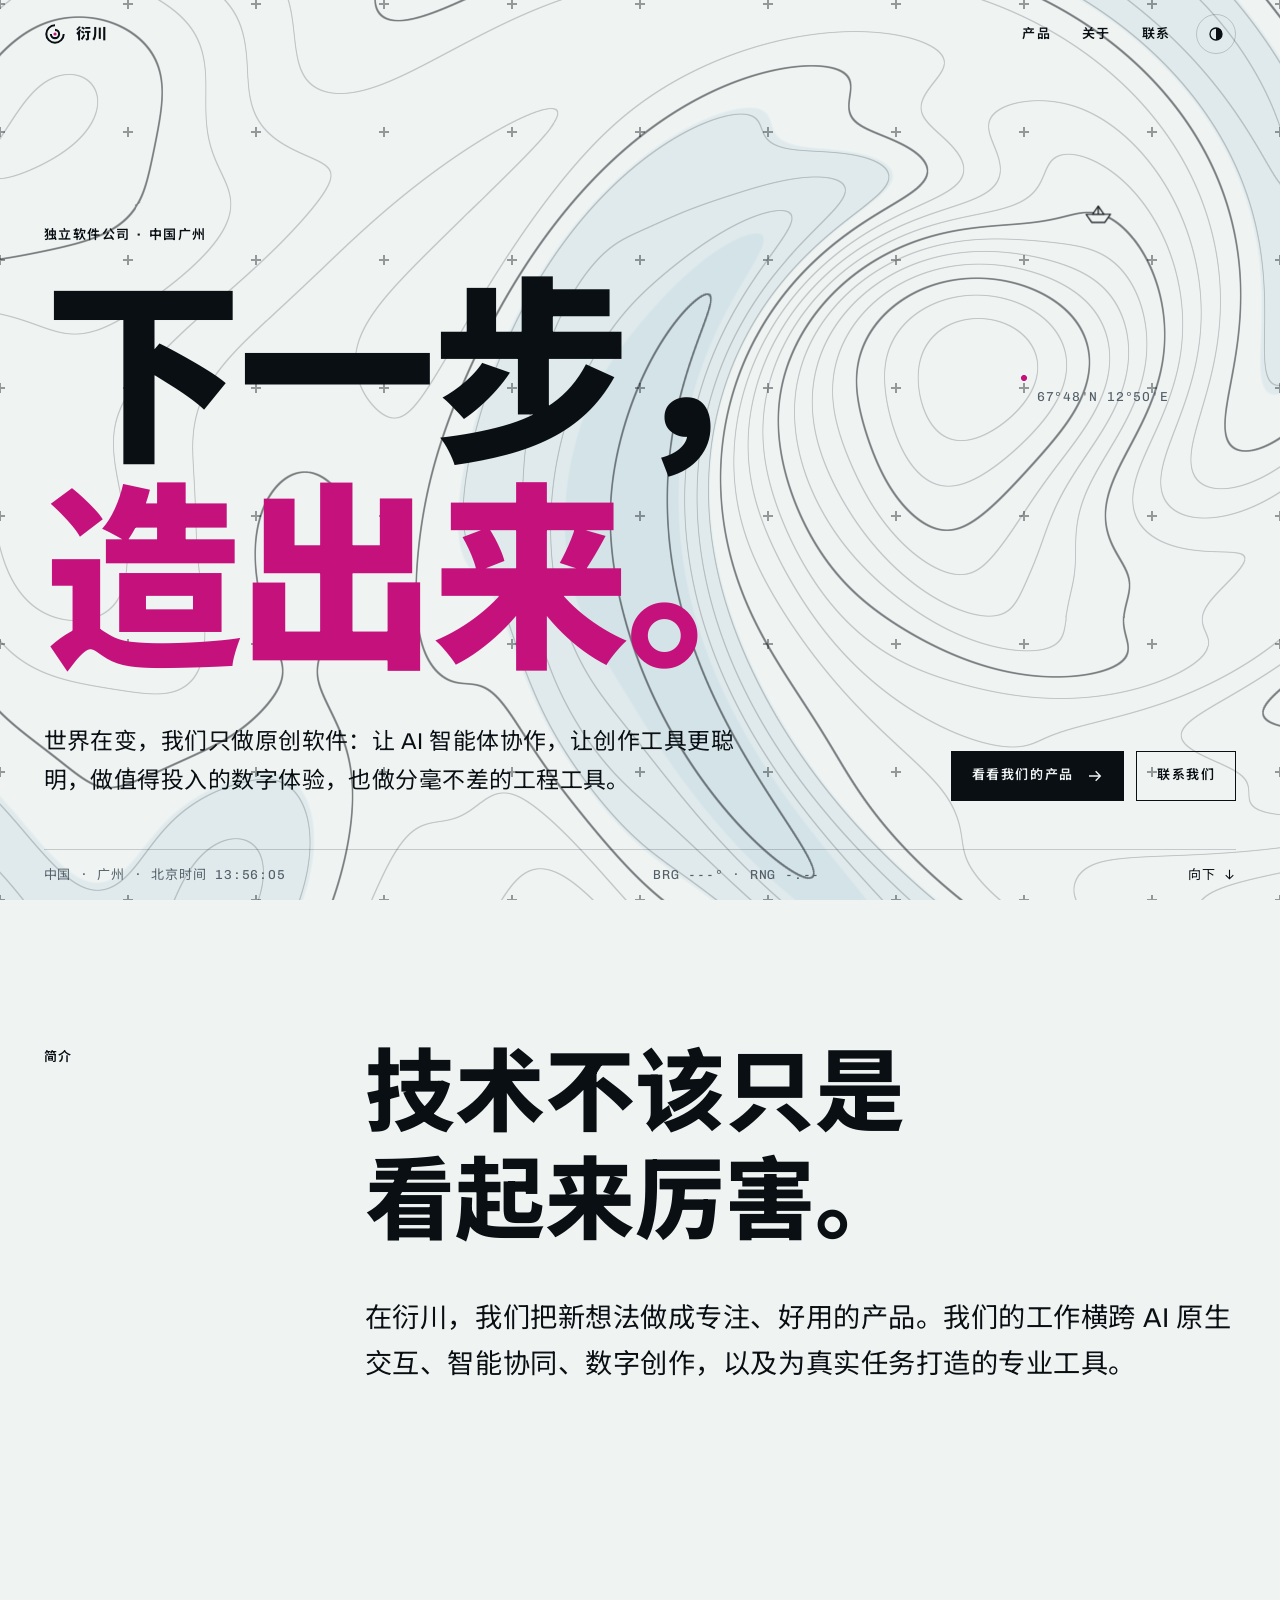
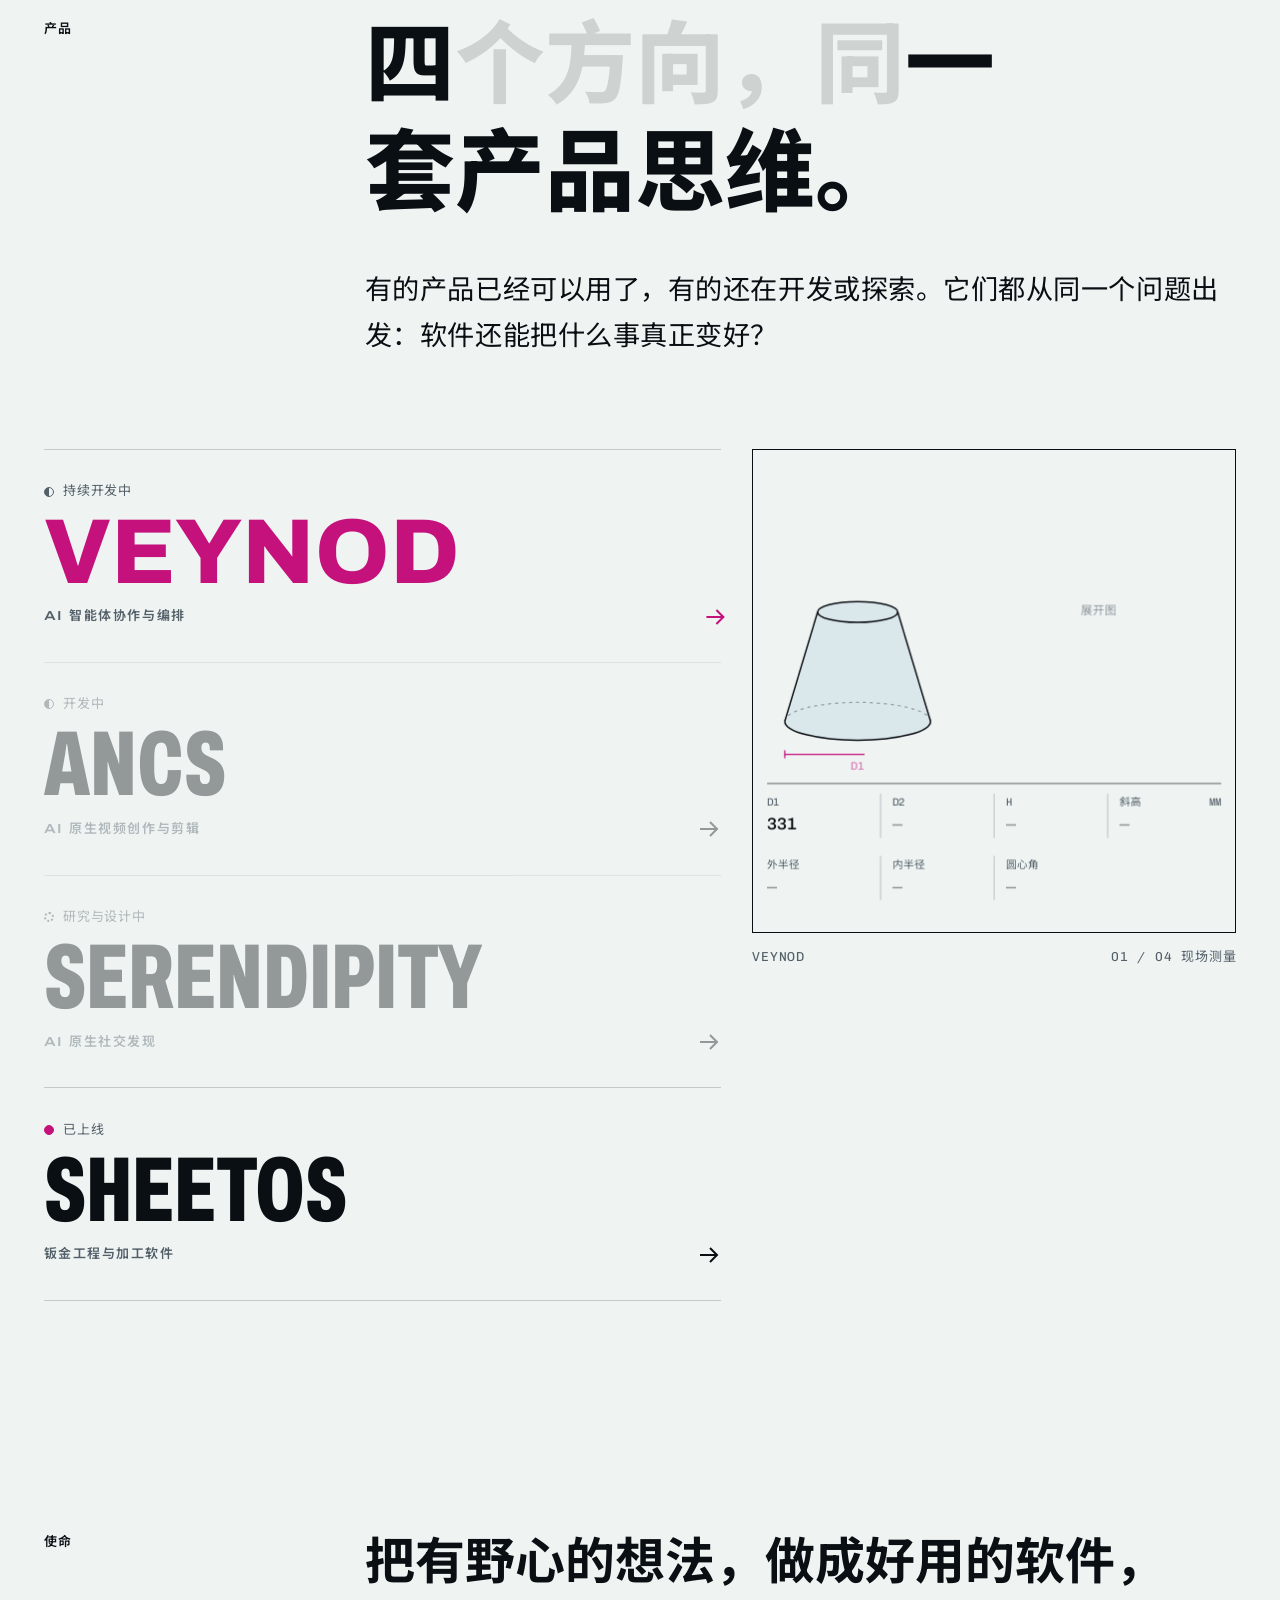
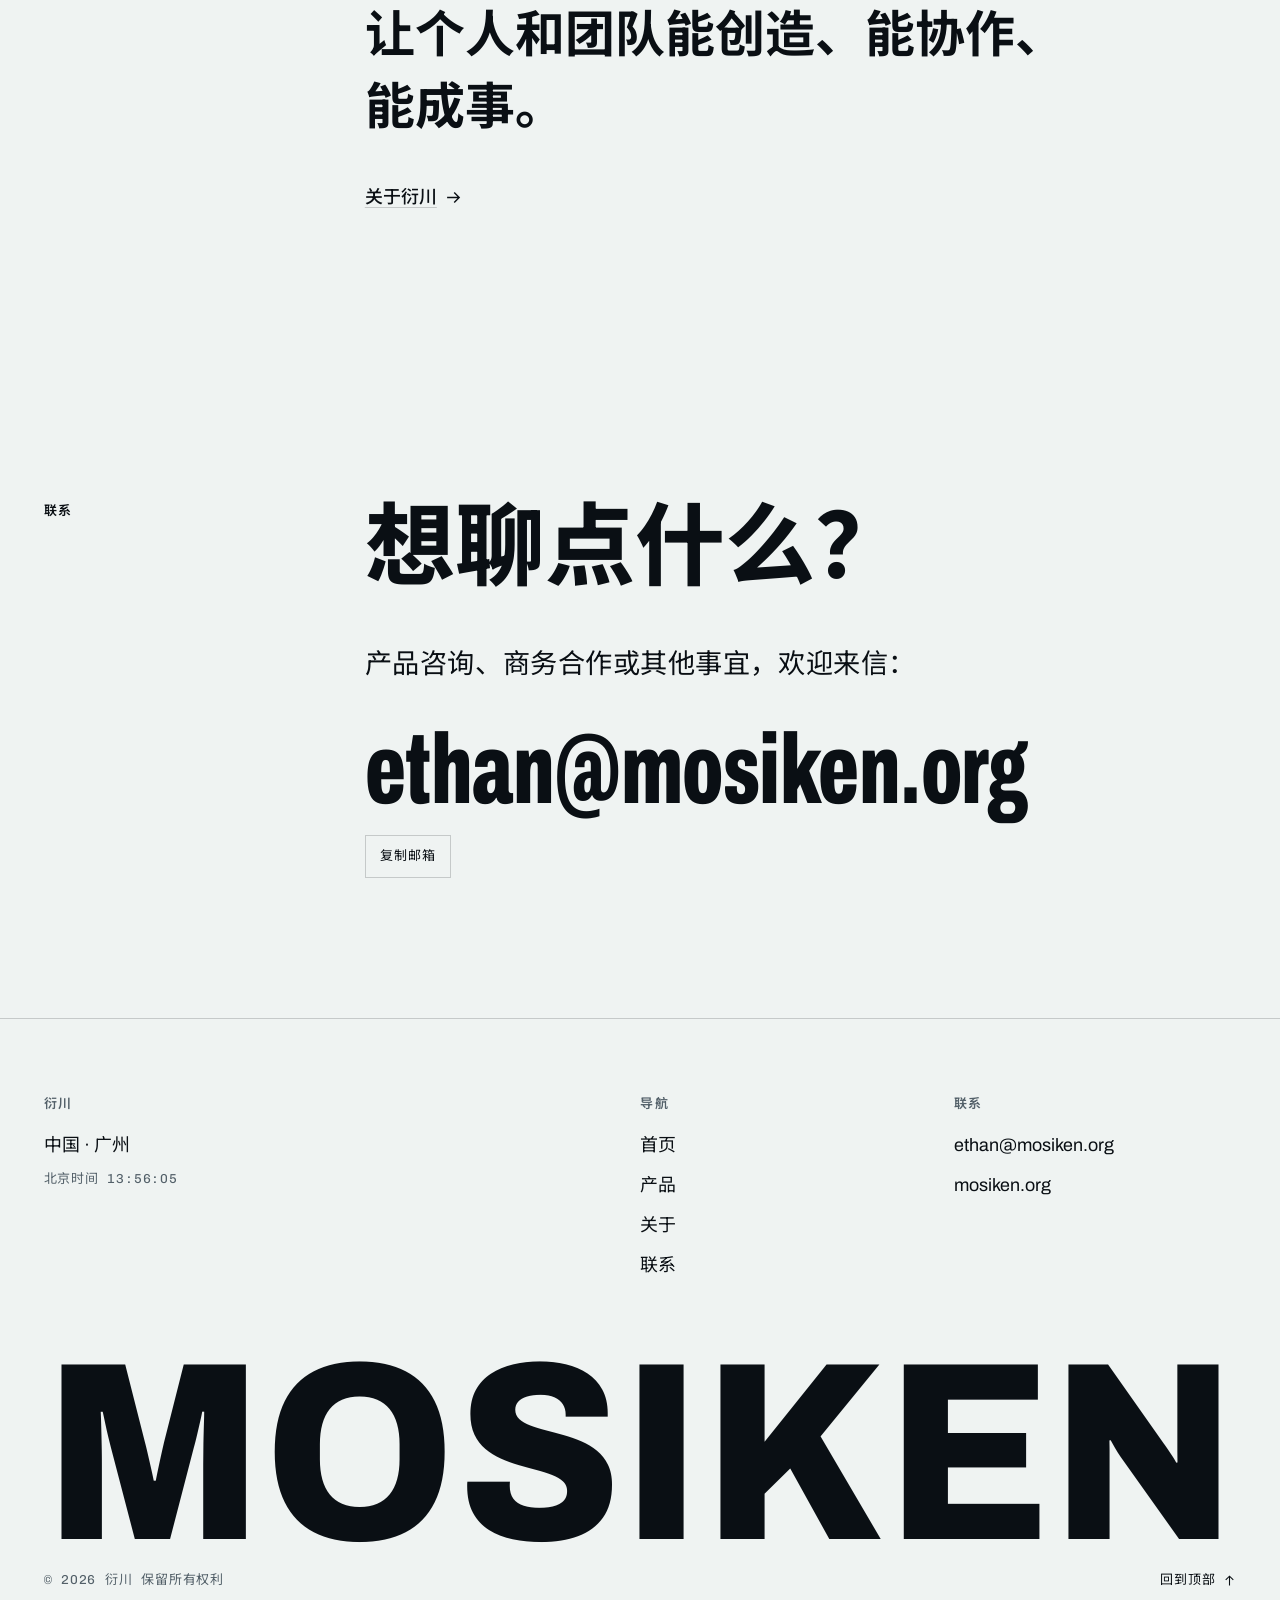
==== commit 44fdc2fe: "Present 衍川 on the Chinese pages and refine Chinese typography - Chinese copy now names 衍川 (中国 · 广州)," ====
--- a/zh/index.html
+++ b/zh/index.html
@@ -1,17 +1,16 @@
 <!doctype html>
 <!--
-  MOSIKEN · mosiken.org
-
-  赫尔辛根默斯肯，不是一个地方，是两个。
-  第二个：67°44'45"N 12°45'19"E。
+  衍川 · mosiken.org
+
+  
 -->
 <html lang="zh-CN">
 <head>
   <meta charset="utf-8">
   <meta name="viewport" content="width=device-width, initial-scale=1, viewport-fit=cover">
   <script>(function(){var h=document.documentElement,u=navigator.userAgent||'';if(/bot|crawl|spider|slurp|archiver|facebookexternalhit|embedly|preview|lighthouse|headless/i.test(u))return;var l=navigator.languages&&navigator.languages.length?navigator.languages:[navigator.language||''],z=false;for(var i=0;i<l.length;i++){var c=String(l[i]).toLowerCase();if(c.indexOf('zh')===0){z=true;break}if(c.indexOf('en')===0)break}if(z!==true){h.style.visibility='hidden';location.replace("../index.html"+location.search+location.hash)}})();</script>
-  <title>Mosiken | AI 原生软件与数字产品研发</title>
-  <meta name="description" content="Mosiken 是一家位于美国俄亥俄州的独立软件公司，研发 AI 原生平台、创作工具、社交应用和专业工程软件。来看看我们的产品。">
+  <title>衍川 | AI 原生软件与数字产品研发</title>
+  <meta name="description" content="衍川是一家位于中国广州的软件公司，研发 AI 原生平台、创作工具、社交应用与专业工程软件。来看看我们的产品。">
   <link rel="canonical" href="https://mosiken.org/zh/">
   <link rel="alternate" hreflang="en" href="https://mosiken.org/">
   <link rel="alternate" hreflang="zh-Hans" href="https://mosiken.org/zh/">
@@ -19,16 +18,16 @@
   <meta name="theme-color" content="#EFF3F2" media="(prefers-color-scheme: light)">
   <meta name="theme-color" content="#06090C" media="(prefers-color-scheme: dark)">
   <meta property="og:type" content="website">
-  <meta property="og:site_name" content="Mosiken">
+  <meta property="og:site_name" content="衍川">
   <meta property="og:locale" content="zh_CN">
   <meta property="og:locale:alternate" content="en_US">
-  <meta property="og:title" content="Mosiken — 下一步，造出来。">
+  <meta property="og:title" content="衍川 — 下一步，造出来。">
   <meta property="og:description" content="原创软件产品，横跨 AI 协作、创意技术、人与人的连接和工程领域。">
   <meta property="og:url" content="https://mosiken.org/zh/">
   <meta property="og:image" content="https://mosiken.org/assets/img/og-zh.png">
   <meta property="og:image:width" content="1200">
   <meta property="og:image:height" content="630">
-  <meta property="og:image:alt" content="Mosiken — 下一步，造出来。">
+  <meta property="og:image:alt" content="衍川 — 下一步，造出来。">
   <meta name="twitter:card" content="summary_large_image">
   <link rel="icon" href="../favicon.svg" type="image/svg+xml">
   <link rel="icon" href="../favicon.ico" sizes="32x32">
@@ -39,7 +38,7 @@
   <link rel="stylesheet" href="../assets/css/main.css">
   <script>(function(){var d=document.documentElement;d.classList.add('js');try{var t=localStorage.getItem('mosiken-theme');if(t==='dark'||t==='light')d.dataset.theme=t}catch(e){}if('IntersectionObserver'in window&&!matchMedia('(prefers-reduced-motion: reduce)').matches){d.classList.add('js-reveal');setTimeout(function(){if(!window.__mosiken)d.classList.remove('js-reveal')},4000)}})();</script>
   <script type="module" src="../assets/js/main.js"></script>
-  <script type="application/ld+json">{"@context":"https://schema.org","@type":"Organization","name":"Mosiken","url":"https://mosiken.org/","logo":"https://mosiken.org/assets/img/icon-512.png","email":"ethan@mosiken.org","slogan":"下一步，造出来。","description":"Mosiken 是一家位于美国俄亥俄州的软件公司，研发 AI 原生平台、创作工具、智能应用和专业工程软件。","address":{"@type":"PostalAddress","addressRegion":"OH","addressCountry":"US"}}</script>
+  <script type="application/ld+json">{"@context":"https://schema.org","@type":"Organization","name":"衍川","url":"https://mosiken.org/","logo":"https://mosiken.org/assets/img/icon-512.png","email":"ethan@mosiken.org","slogan":"下一步，造出来。","description":"衍川是一家位于中国广州的软件公司，研发 AI 原生平台、创作工具、智能应用与专业工程软件。","address":{"@type":"PostalAddress","addressRegion":"广东","addressCountry":"CN"}}</script>
 </head>
 <body>
   <canvas class="field" data-field aria-hidden="true" data-gyre="67°48'N 12°50'E"></canvas>
@@ -48,13 +47,13 @@
 
   <header class="site-header">
     <div class="wrap site-header__in">
-      <a class="brand" href="index.html" aria-label="Mosiken 首页">
+      <a class="brand" href="index.html" aria-label="衍川首页">
         <svg class="brand__mark" viewBox="0 0 24 24" fill="none" stroke="currentColor" stroke-width="2.2" aria-hidden="true">
           <path d="M12 2.5a9.5 9.5 0 1 0 9.5 9.5"/>
           <path d="M12 7.5a4.5 4.5 0 1 1-4.5 4.5"/>
           <circle class="eye" cx="12" cy="12" r="1.7"/>
         </svg>
-        <span>Mosiken</span>
+        <span>衍川</span>
       </a>
       <div class="site-header__tools">
         <nav class="nav" id="site-nav" aria-label="主导航">
@@ -77,14 +76,14 @@
   <main id="main">
     <section class="hero" aria-labelledby="hero-title" data-field-stage>
       <div class="wrap hero__body">
-        <p class="label">独立软件公司 · 美国俄亥俄州</p>
+        <p class="label">独立软件公司 · 中国广州</p>
         <h1 class="hero__title" id="hero-title" aria-label="下一步，造出来。">
           <span class="w" style="--n:0"><span>下一步，</span></span>
           <span class="br"></span>
           <span class="w w--wide" style="--n:1"><span>造出来。</span></span>
         </h1>
         <div class="hero__foot">
-          <p class="lead">世界在变，我们只做原创软件：让 AI 智能体组队协作，让创作工具更聪明，做值得投入的数字体验，也做分毫不差的工程工具。</p>
+          <p class="lead">世界在变，我们只做原创软件：让 AI 智能体协作，让创作工具更聪明，做值得投入的数字体验，也做分毫不差的工程工具。</p>
           <div class="actions">
             <a class="btn" href="products.html">看看我们的产品 <span class="i i--right" aria-hidden="true"></span></a>
             <a class="btn btn--ghost" href="contact.html">联系我们</a>
@@ -93,7 +92,7 @@
       </div>
       <div class="wrap">
         <div class="strip mono">
-          <p>美国俄亥俄州 · <span data-clock>美东时间</span></p>
+          <p>中国 · 广州 · <span data-clock>北京时间</span></p>
           <p class="strip__readout" data-readout aria-hidden="true">BRG ---° · RNG -.--</p>
           <a href="#intro">向下 <span class="i i--down" aria-hidden="true"></span></a>
         </div>
@@ -105,7 +104,7 @@
         <p class="label sheet__margin">简介</p>
         <div class="sheet__main">
           <h2 class="display" id="intro-title" data-ink>技术不该只是看起来厉害。</h2>
-          <p class="lead" data-reveal>在 Mosiken，我们把新想法做成专注、好用的产品。我们的工作横跨 AI 原生交互、智能协同、数字创作，以及为真实任务打造的专业工具。</p>
+          <p class="lead" data-reveal>在衍川，我们把新想法做成专注、好用的产品。我们的工作横跨 AI 原生交互、智能协同、数字创作，以及为真实任务打造的专业工具。</p>
         </div>
       </div>
     </section>
@@ -179,7 +178,7 @@
         <h2 class="label sheet__margin" id="mission-title">使命</h2>
         <div class="sheet__main">
           <p class="display" data-reveal>把有野心的想法，做成好用的软件，让个人和团队能创造、能协作、能成事。</p>
-          <a class="link" href="about.html" data-reveal>关于 Mosiken <span class="i i--right" aria-hidden="true"></span></a>
+          <a class="link" href="about.html" data-reveal>关于衍川 <span class="i i--right" aria-hidden="true"></span></a>
         </div>
       </div>
     </section>
@@ -203,9 +202,9 @@
     <div class="wrap">
       <div class="site-footer__top">
         <div>
-          <h2 class="label">Mosiken</h2>
-          <p>美国俄亥俄州</p>
-          <p class="mono soft"><span data-clock>美东时间</span></p>
+          <h2 class="label">衍川</h2>
+          <p>中国 · 广州</p>
+          <p class="mono soft"><span data-clock>北京时间</span></p>
         </div>
         <nav aria-label="页脚导航">
           <h2 class="label">导航</h2>
@@ -225,7 +224,7 @@
         <p class="clue mono" aria-hidden="true">67°44'45&quot;N 12°45'19&quot;E</p>
       </div>
       <div class="site-footer__base mono">
-        <p>© 2026 Mosiken 保留所有权利</p>
+        <p>© 2026 衍川 保留所有权利</p>
         <a href="#top">回到顶部 <span class="i i--down" aria-hidden="true"></span></a>
       </div>
     </div>
--- a/assets/css/main.css
+++ b/assets/css/main.css
@@ -1560,13 +1560,31 @@
   }
 }
 
-/* Headlines break only at punctuation and spaces, so a phrase stays whole;
-   a phrase too long for the line still breaks rather than overflow. */
-:lang(zh) .display,
+/* Page titles and the mission band break only at punctuation and spaces, so a
+   phrase stays whole; a phrase too long for the line still breaks rather than
+   overflow. Ordinary section headings instead break anywhere and rebalance. */
 :lang(zh) .page-head__title,
-:lang(zh) .principles h3 {
+:lang(zh) .principles h3,
+:lang(zh) .band .display {
   word-break: keep-all;
   overflow-wrap: anywhere;
+}
+
+/* Leave no short last line behind: a two-character tail on a heading reads
+   like a mistake in Chinese, so let the browser rebalance the break. The
+   mission band is left out — its sentence already breaks at its commas. */
+:lang(zh) .page-head__title,
+:lang(zh) .lead,
+:lang(zh) .prose {
+  text-wrap: pretty;
+}
+
+:lang(zh) .section:not(.band) .display {
+  text-wrap: balance;
+}
+
+:lang(zh) .principles p {
+  text-wrap: pretty;
 }
 
 :lang(zh) .display {
@@ -1584,7 +1602,7 @@
   font-size: clamp(2.75rem, 1rem + 6.6vw, 7rem);
   font-weight: 900;
   line-height: 1.12;
-  letter-spacing: -0.01em;
+  letter-spacing: 0;
 }
 
 :lang(zh) .principles h3 {
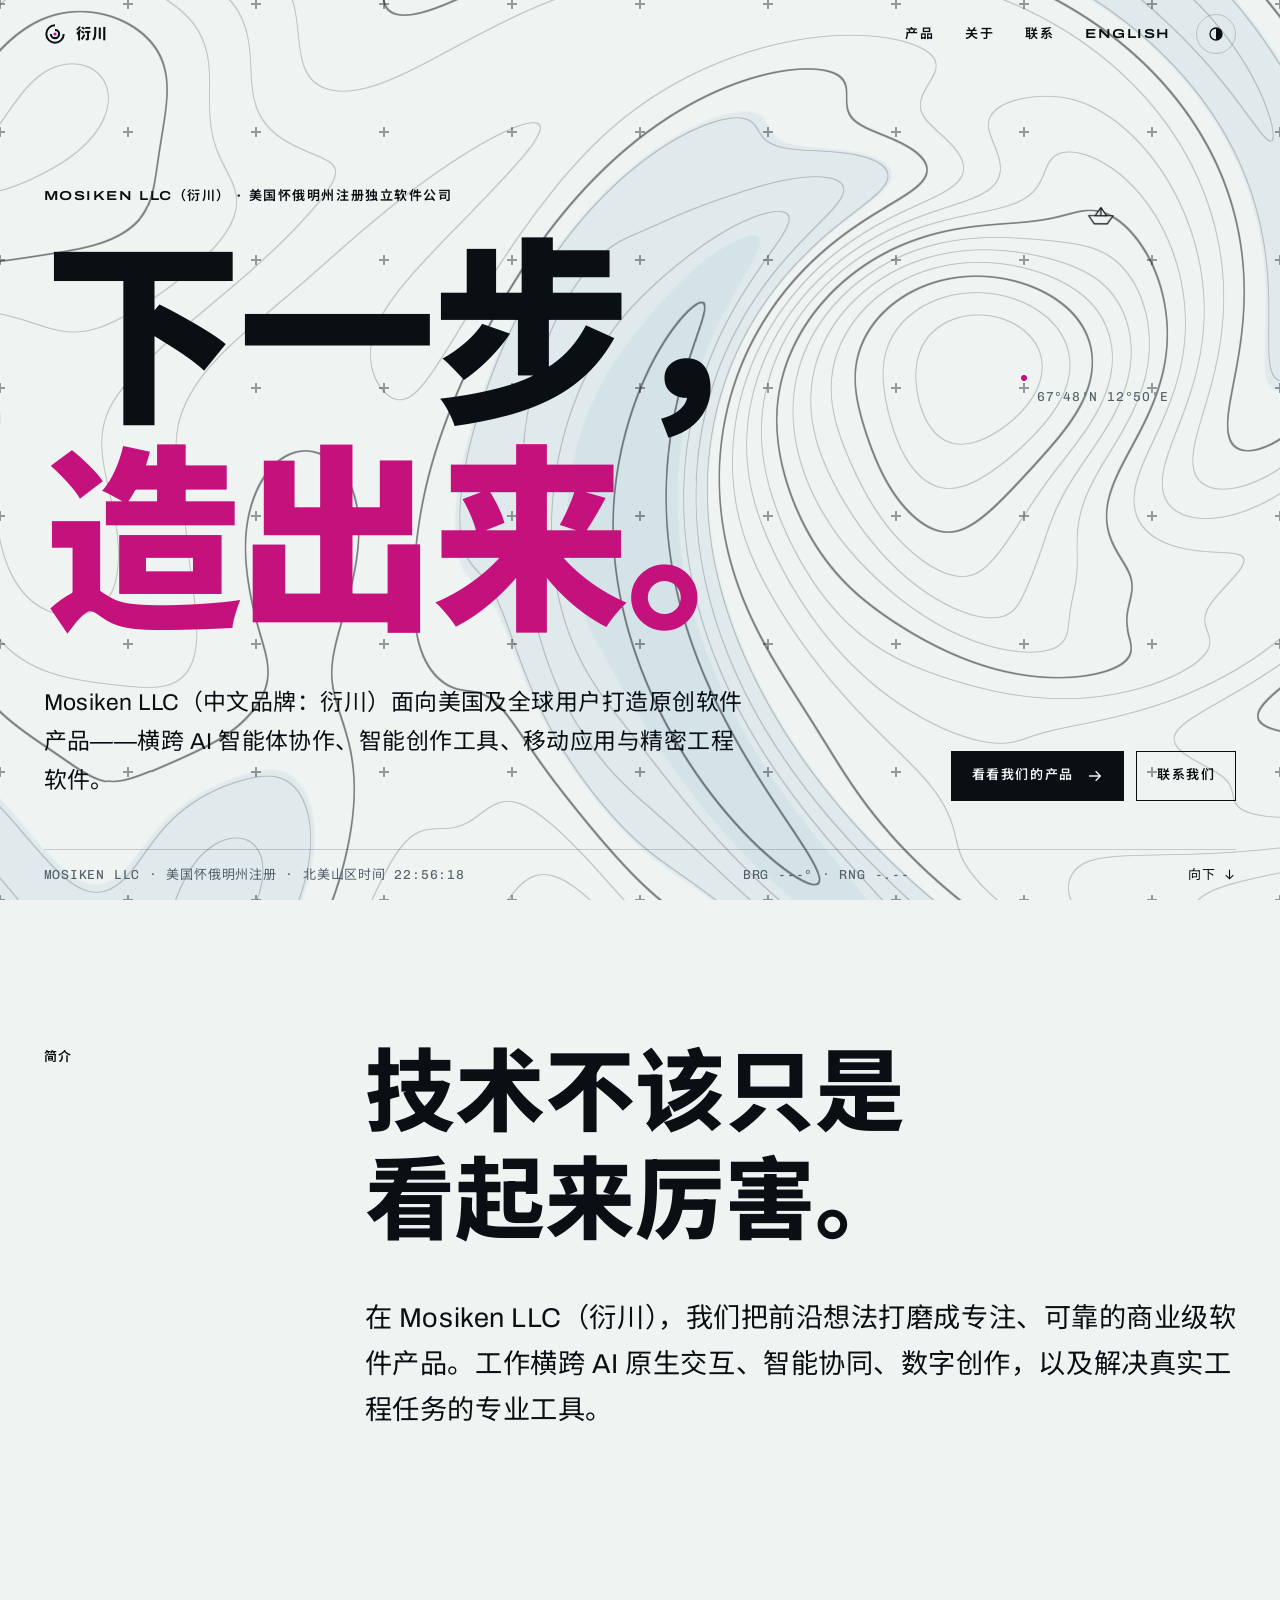
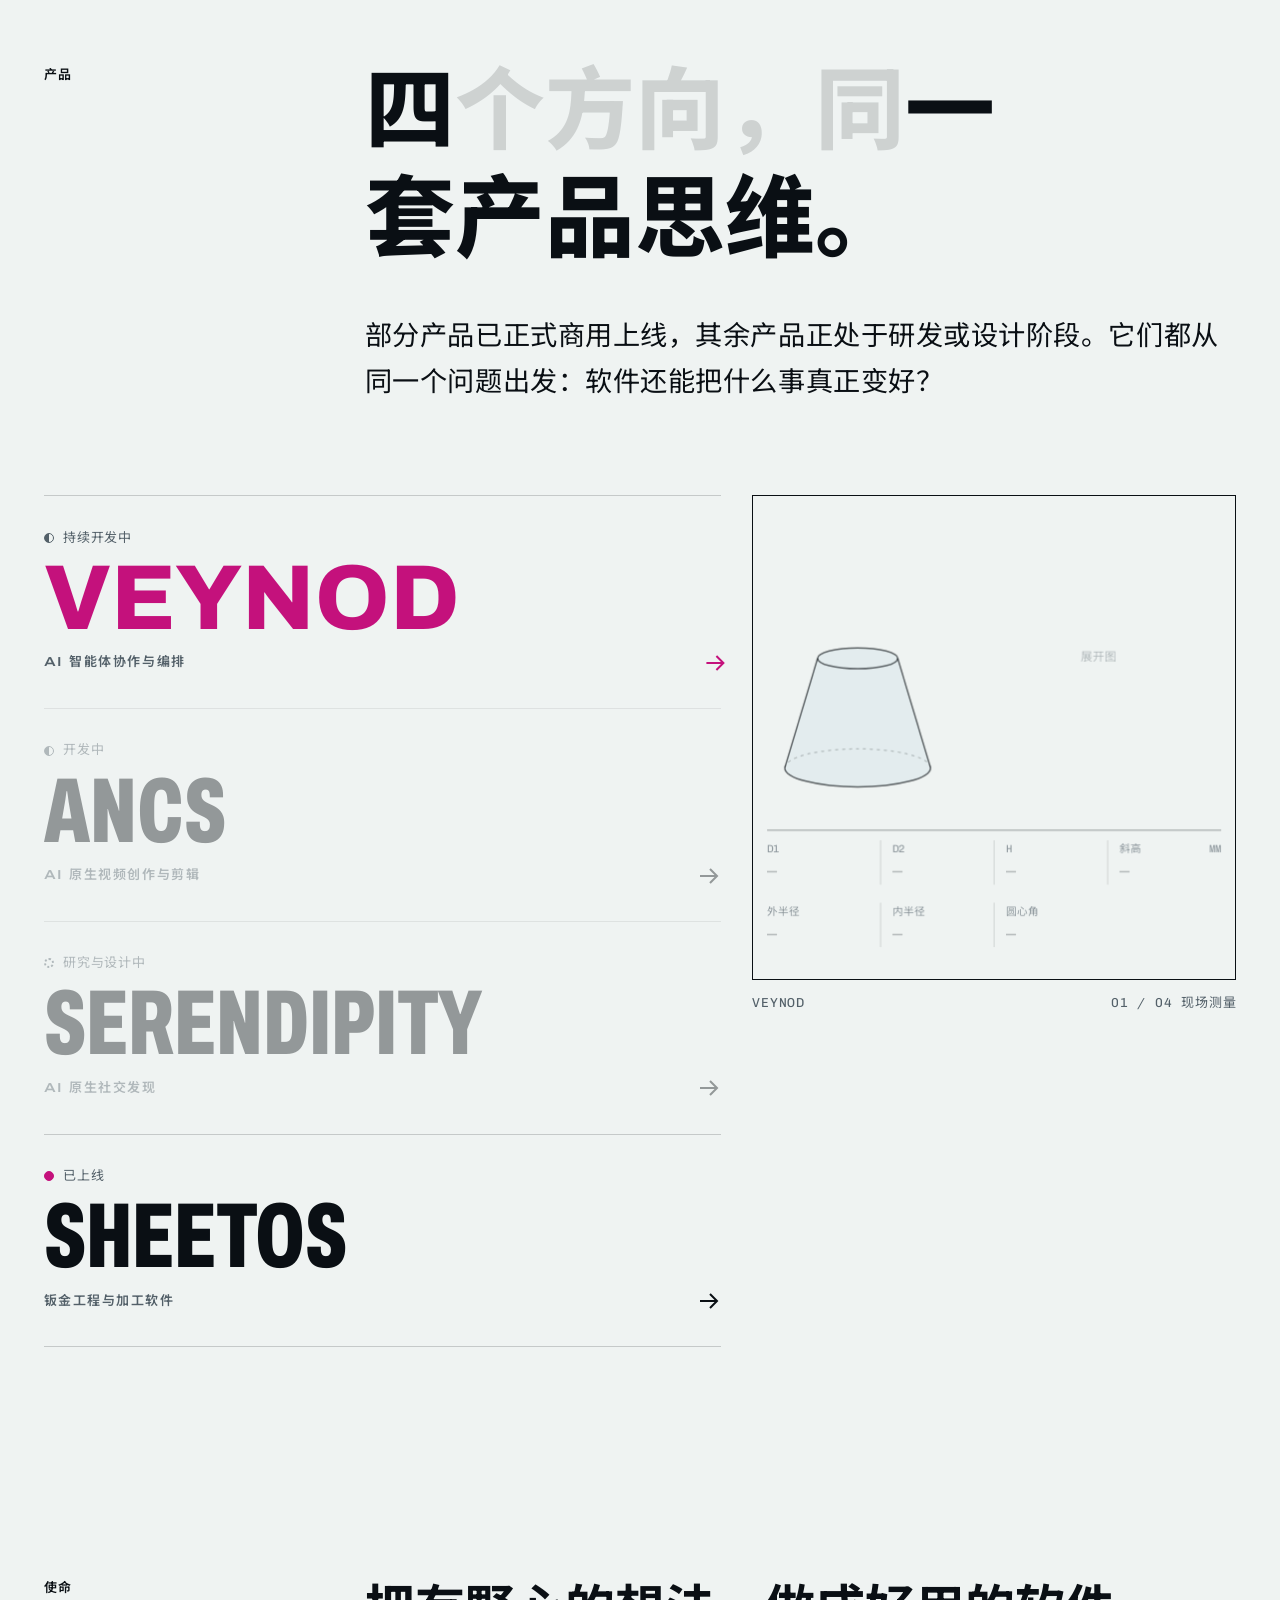
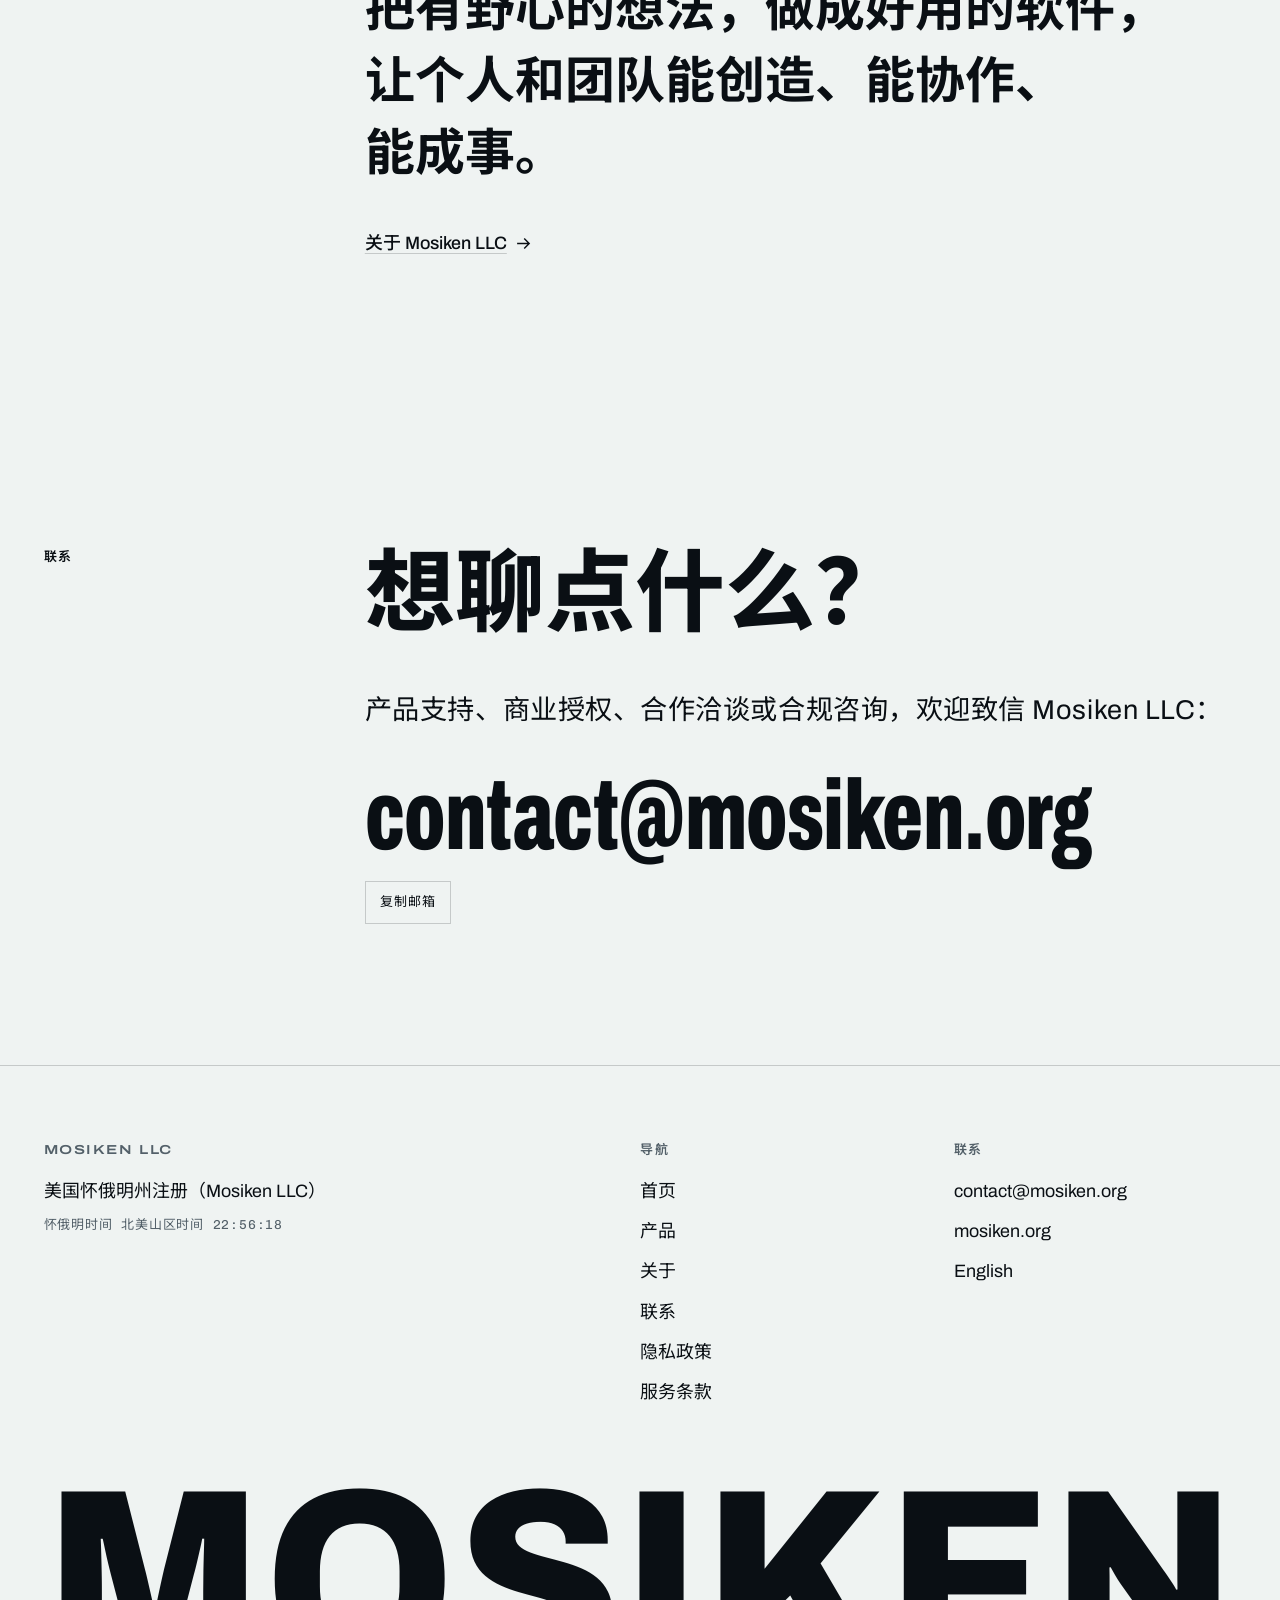
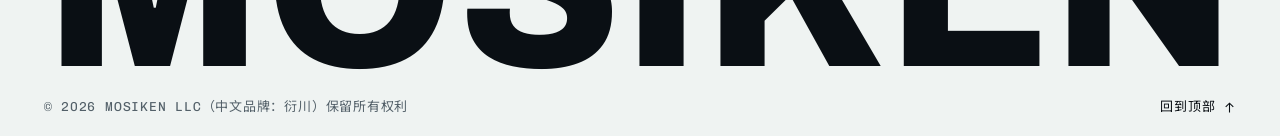
==== commit d1daac9f: "Unify Mosiken LLC legal disclosures, add Privacy & Terms pages, and switch to contact@mosiken.org" ====
--- a/zh/index.html
+++ b/zh/index.html
@@ -1,6 +1,6 @@
 <!doctype html>
 <!--
-  衍川 · mosiken.org
+  MOSIKEN LLC（衍川） · mosiken.org
 
   
 -->
@@ -8,9 +8,8 @@
 <head>
   <meta charset="utf-8">
   <meta name="viewport" content="width=device-width, initial-scale=1, viewport-fit=cover">
-  <script>(function(){var h=document.documentElement,u=navigator.userAgent||'';if(/bot|crawl|spider|slurp|archiver|facebookexternalhit|embedly|preview|lighthouse|headless/i.test(u))return;var l=navigator.languages&&navigator.languages.length?navigator.languages:[navigator.language||''],z=false;for(var i=0;i<l.length;i++){var c=String(l[i]).toLowerCase();if(c.indexOf('zh')===0){z=true;break}if(c.indexOf('en')===0)break}if(z!==true){h.style.visibility='hidden';location.replace("../index.html"+location.search+location.hash)}})();</script>
-  <title>衍川 | AI 原生软件与数字产品研发</title>
-  <meta name="description" content="衍川是一家位于中国广州的软件公司，研发 AI 原生平台、创作工具、社交应用与专业工程软件。来看看我们的产品。">
+  <title>衍川 · Mosiken LLC | AI 原生软件与数字产品研发</title>
+  <meta name="description" content="Mosiken LLC（中文品牌：衍川）是一家注册于美国怀俄明州的独立软件公司，研发 AI 原生 SaaS 平台、创作工具、移动应用与专业工程软件。">
   <link rel="canonical" href="https://mosiken.org/zh/">
   <link rel="alternate" hreflang="en" href="https://mosiken.org/">
   <link rel="alternate" hreflang="zh-Hans" href="https://mosiken.org/zh/">
@@ -18,16 +17,16 @@
   <meta name="theme-color" content="#EFF3F2" media="(prefers-color-scheme: light)">
   <meta name="theme-color" content="#06090C" media="(prefers-color-scheme: dark)">
   <meta property="og:type" content="website">
-  <meta property="og:site_name" content="衍川">
+  <meta property="og:site_name" content="Mosiken LLC">
   <meta property="og:locale" content="zh_CN">
   <meta property="og:locale:alternate" content="en_US">
-  <meta property="og:title" content="衍川 — 下一步，造出来。">
-  <meta property="og:description" content="原创软件产品，横跨 AI 协作、创意技术、人与人的连接和工程领域。">
+  <meta property="og:title" content="衍川 · Mosiken LLC — 下一步，造出来。">
+  <meta property="og:description" content="Mosiken LLC（中文品牌：衍川）原创软件产品，横跨 AI 协作、创意技术、移动应用与工程软件。">
   <meta property="og:url" content="https://mosiken.org/zh/">
   <meta property="og:image" content="https://mosiken.org/assets/img/og-zh.png">
   <meta property="og:image:width" content="1200">
   <meta property="og:image:height" content="630">
-  <meta property="og:image:alt" content="衍川 — 下一步，造出来。">
+  <meta property="og:image:alt" content="衍川 · Mosiken LLC — 下一步，造出来。">
   <meta name="twitter:card" content="summary_large_image">
   <link rel="icon" href="../favicon.svg" type="image/svg+xml">
   <link rel="icon" href="../favicon.ico" sizes="32x32">
@@ -38,7 +37,7 @@
   <link rel="stylesheet" href="../assets/css/main.css">
   <script>(function(){var d=document.documentElement;d.classList.add('js');try{var t=localStorage.getItem('mosiken-theme');if(t==='dark'||t==='light')d.dataset.theme=t}catch(e){}if('IntersectionObserver'in window&&!matchMedia('(prefers-reduced-motion: reduce)').matches){d.classList.add('js-reveal');setTimeout(function(){if(!window.__mosiken)d.classList.remove('js-reveal')},4000)}})();</script>
   <script type="module" src="../assets/js/main.js"></script>
-  <script type="application/ld+json">{"@context":"https://schema.org","@type":"Organization","name":"衍川","url":"https://mosiken.org/","logo":"https://mosiken.org/assets/img/icon-512.png","email":"ethan@mosiken.org","slogan":"下一步，造出来。","description":"衍川是一家位于中国广州的软件公司，研发 AI 原生平台、创作工具、智能应用与专业工程软件。","address":{"@type":"PostalAddress","addressRegion":"广东","addressCountry":"CN"}}</script>
+  <script type="application/ld+json">{"@context":"https://schema.org","@type":"Organization","name":"衍川","legalName":"Mosiken LLC","url":"https://mosiken.org/","logo":"https://mosiken.org/assets/img/icon-512.png","email":"contact@mosiken.org","foundingDate":"2026-11-18","founder":{"@type":"Person","name":"Chen Su"},"slogan":"下一步，造出来。","description":"Mosiken LLC（中文品牌：衍川）是一家注册于美国怀俄明州的独立软件公司，由 Chen Su 创立，研发 AI 原生平台、创作工具、移动应用与专业工程软件。"}</script>
 </head>
 <body>
   <canvas class="field" data-field aria-hidden="true" data-gyre="67°48'N 12°50'E"></canvas>
@@ -61,6 +60,7 @@
           <a href="products.html">产品</a>
           <a href="about.html">关于</a>
           <a href="contact.html">联系</a>
+          <a href="../index.html" lang="en" aria-label="Switch to English">English</a>
         </nav>
         <button class="icon-btn theme-toggle" type="button" data-theme-toggle aria-label="切换主题">
           <svg viewBox="0 0 24 24" aria-hidden="true">
@@ -76,14 +76,14 @@
   <main id="main">
     <section class="hero" aria-labelledby="hero-title" data-field-stage>
       <div class="wrap hero__body">
-        <p class="label">独立软件公司 · 中国广州</p>
+        <p class="label">Mosiken LLC（衍川） · 美国怀俄明州注册独立软件公司</p>
         <h1 class="hero__title" id="hero-title" aria-label="下一步，造出来。">
           <span class="w" style="--n:0"><span>下一步，</span></span>
           <span class="br"></span>
           <span class="w w--wide" style="--n:1"><span>造出来。</span></span>
         </h1>
         <div class="hero__foot">
-          <p class="lead">世界在变，我们只做原创软件：让 AI 智能体协作，让创作工具更聪明，做值得投入的数字体验，也做分毫不差的工程工具。</p>
+          <p class="lead">Mosiken LLC（中文品牌：衍川）面向美国及全球用户打造原创软件产品——横跨 AI 智能体协作、智能创作工具、移动应用与精密工程软件。</p>
           <div class="actions">
             <a class="btn" href="products.html">看看我们的产品 <span class="i i--right" aria-hidden="true"></span></a>
             <a class="btn btn--ghost" href="contact.html">联系我们</a>
@@ -92,7 +92,7 @@
       </div>
       <div class="wrap">
         <div class="strip mono">
-          <p>中国 · 广州 · <span data-clock>北京时间</span></p>
+          <p>Mosiken LLC · 美国怀俄明州注册 · <span data-clock>北美山区时间</span></p>
           <p class="strip__readout" data-readout aria-hidden="true">BRG ---° · RNG -.--</p>
           <a href="#intro">向下 <span class="i i--down" aria-hidden="true"></span></a>
         </div>
@@ -104,7 +104,7 @@
         <p class="label sheet__margin">简介</p>
         <div class="sheet__main">
           <h2 class="display" id="intro-title" data-ink>技术不该只是看起来厉害。</h2>
-          <p class="lead" data-reveal>在衍川，我们把新想法做成专注、好用的产品。我们的工作横跨 AI 原生交互、智能协同、数字创作，以及为真实任务打造的专业工具。</p>
+          <p class="lead" data-reveal>在 Mosiken LLC（衍川），我们把前沿想法打磨成专注、可靠的商业级软件产品。工作横跨 AI 原生交互、智能协同、数字创作，以及解决真实工程任务的专业工具。</p>
         </div>
       </div>
     </section>
@@ -115,7 +115,7 @@
           <p class="label sheet__margin">产品</p>
           <div class="sheet__main">
             <h2 class="display" id="portfolio-title" data-ink>四个方向，同一套产品思维。</h2>
-            <p class="lead" data-reveal>有的产品已经可以用了，有的还在开发或探索。它们都从同一个问题出发：软件还能把什么事真正变好？</p>
+            <p class="lead" data-reveal>部分产品已正式商用上线，其余产品正处于研发或设计阶段。它们都从同一个问题出发：软件还能把什么事真正变好？</p>
           </div>
         </div>
         <div class="index" data-index>
@@ -178,7 +178,7 @@
         <h2 class="label sheet__margin" id="mission-title">使命</h2>
         <div class="sheet__main">
           <p class="display" data-reveal>把有野心的想法，做成好用的软件，让个人和团队能创造、能协作、能成事。</p>
-          <a class="link" href="about.html" data-reveal>关于衍川 <span class="i i--right" aria-hidden="true"></span></a>
+          <a class="link" href="about.html" data-reveal>关于 Mosiken LLC <span class="i i--right" aria-hidden="true"></span></a>
         </div>
       </div>
     </section>
@@ -188,10 +188,10 @@
         <p class="label sheet__margin">联系</p>
         <div class="sheet__main">
           <h2 class="display" id="connect-title" data-ink>想聊点什么？</h2>
-          <p class="lead" data-reveal>产品咨询、商务合作或其他事宜，欢迎来信：</p>
+          <p class="lead" data-reveal>产品支持、商业授权、合作洽谈或合规咨询，欢迎致信 Mosiken LLC：</p>
           <div class="mail">
-            <a class="mail__address" href="mailto:ethan@mosiken.org" data-copy-source>ethan@mosiken.org</a>
-            <button class="copy mono" type="button" data-copy="ethan@mosiken.org"><span data-copy-label>复制邮箱</span></button>
+            <a class="mail__address" href="mailto:contact@mosiken.org" data-copy-source>contact@mosiken.org</a>
+            <button class="copy mono" type="button" data-copy="contact@mosiken.org"><span data-copy-label>复制邮箱</span></button>
           </div>
         </div>
       </div>
@@ -202,9 +202,9 @@
     <div class="wrap">
       <div class="site-footer__top">
         <div>
-          <h2 class="label">衍川</h2>
-          <p>中国 · 广州</p>
-          <p class="mono soft"><span data-clock>北京时间</span></p>
+          <h2 class="label">Mosiken LLC</h2>
+          <p>美国怀俄明州注册（Mosiken LLC）</p>
+          <p class="mono soft">怀俄明时间 <span data-clock>北美山区时间</span></p>
         </div>
         <nav aria-label="页脚导航">
           <h2 class="label">导航</h2>
@@ -212,11 +212,14 @@
           <a href="products.html">产品</a>
           <a href="about.html">关于</a>
           <a href="contact.html">联系</a>
+          <a href="privacy.html">隐私政策</a>
+          <a href="terms.html">服务条款</a>
         </nav>
         <div>
           <h2 class="label">联系</h2>
-          <a href="mailto:ethan@mosiken.org">ethan@mosiken.org</a>
+          <a href="mailto:contact@mosiken.org">contact@mosiken.org</a>
           <a href="https://mosiken.org">mosiken.org</a>
+          <a href="../index.html" lang="en" aria-label="Switch to English">English</a>
         </div>
       </div>
       <div class="wordmark-wrap">
@@ -224,7 +227,7 @@
         <p class="clue mono" aria-hidden="true">67°44'45&quot;N 12°45'19&quot;E</p>
       </div>
       <div class="site-footer__base mono">
-        <p>© 2026 衍川 保留所有权利</p>
+        <p>© 2026 Mosiken LLC（中文品牌：衍川）保留所有权利</p>
         <a href="#top">回到顶部 <span class="i i--down" aria-hidden="true"></span></a>
       </div>
     </div>
